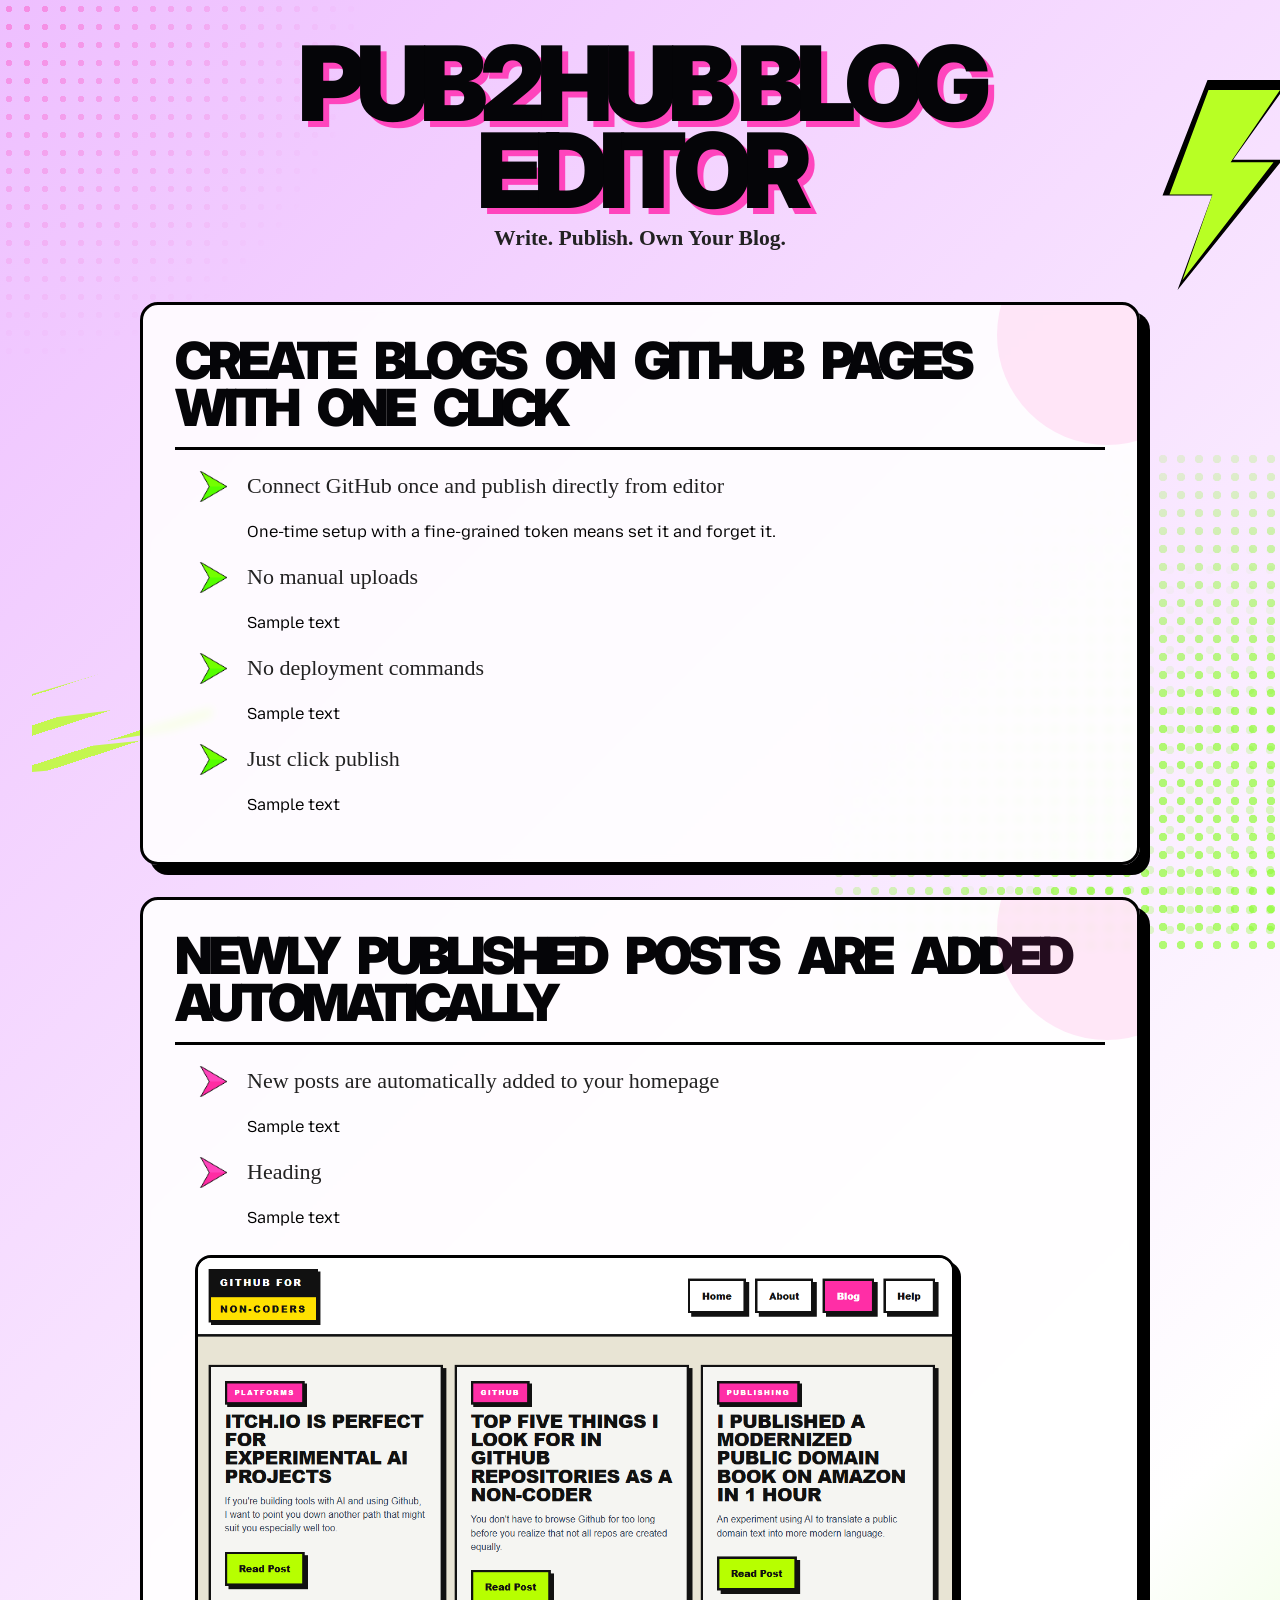
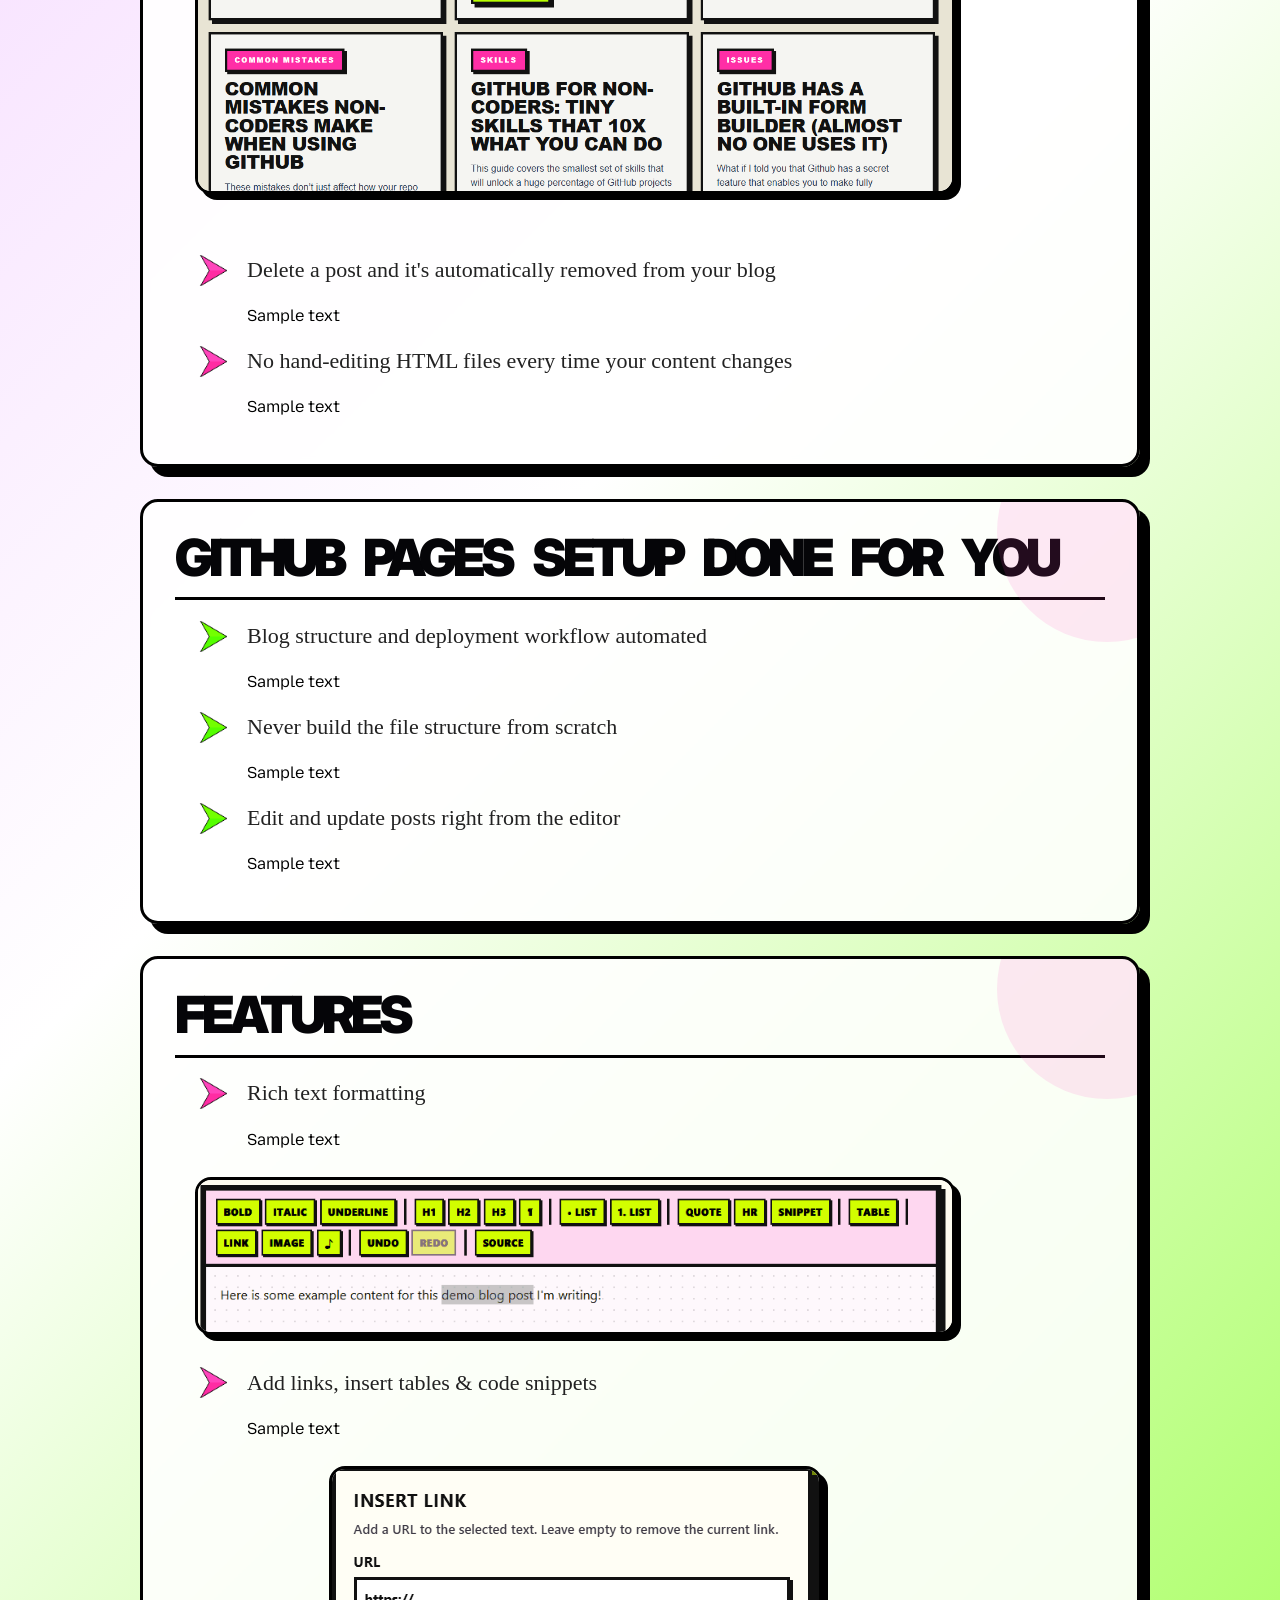
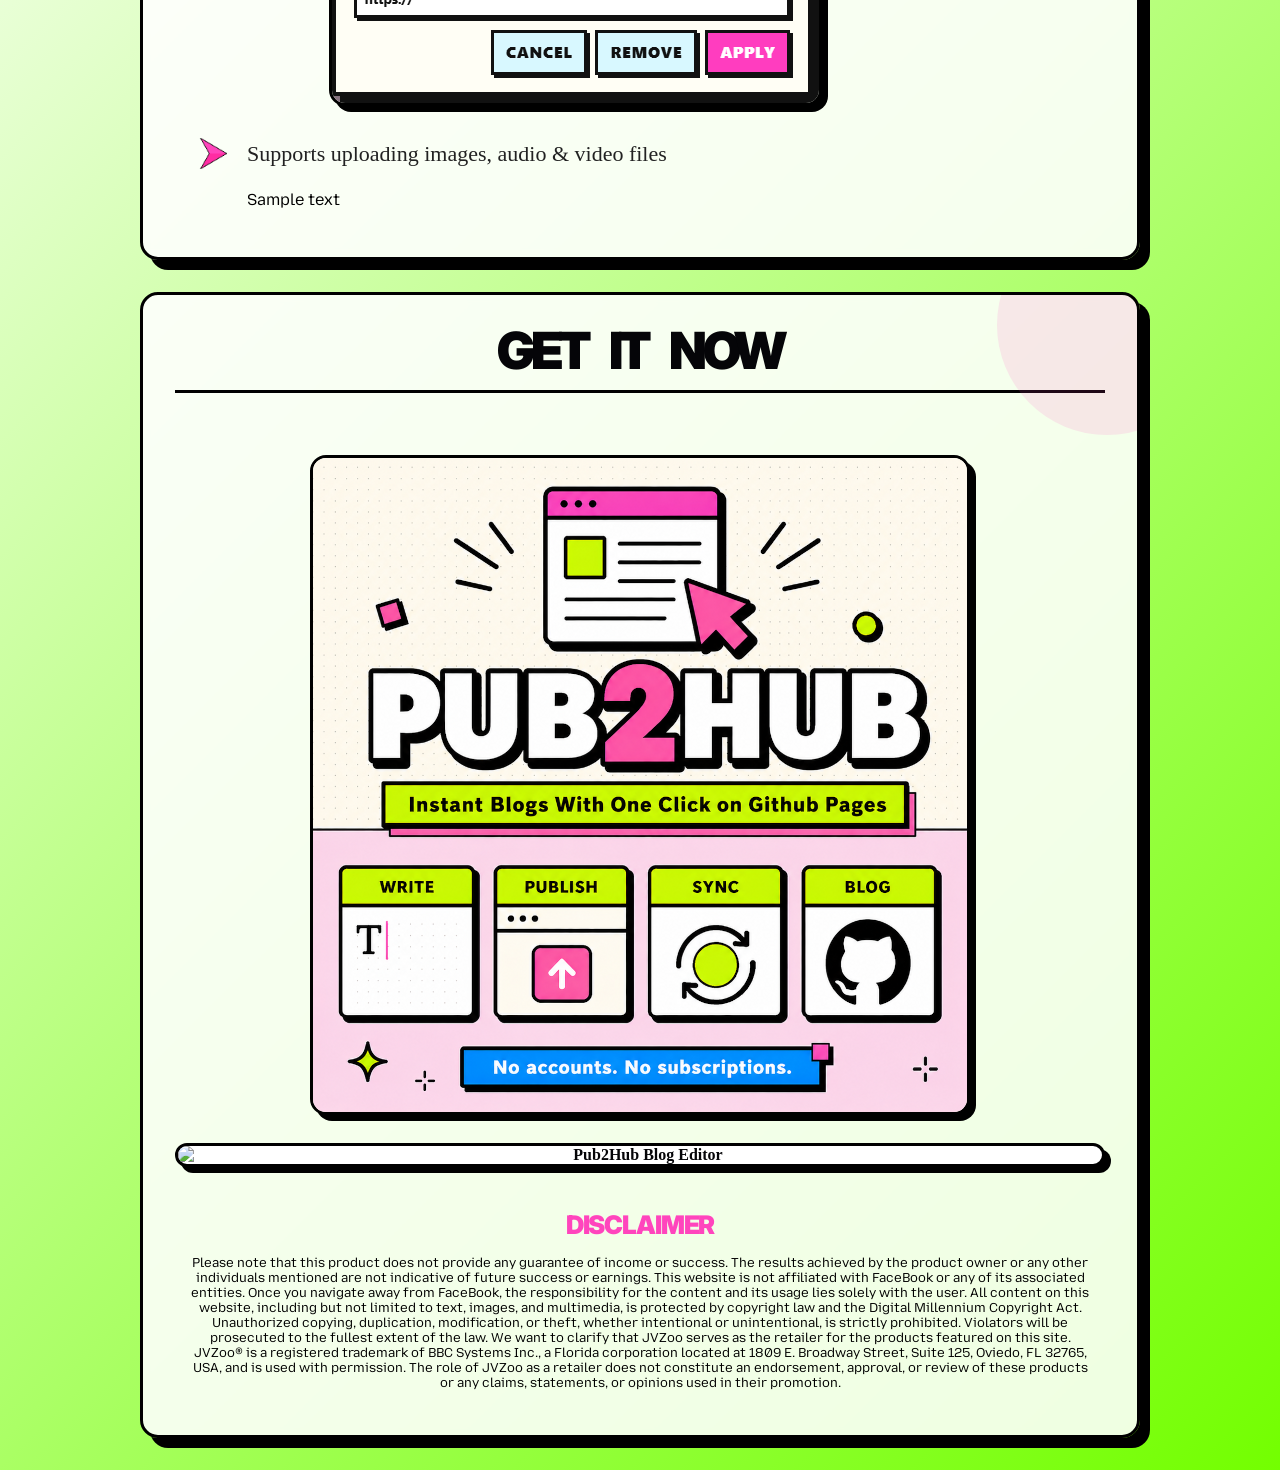
==== index.html @ 896d7c0e "update" ====
<!DOCTYPE html>
<html lang="en" class="page-thank-you">
<head>
  <meta charset="UTF-8">
  <meta name="viewport" content="width=device-width, initial-scale=1.0">
  <link rel="stylesheet" href="neo-brutalist-light.css">
  <title>Pub2Hub Blog Editor</title>
  <style>
@import url('https://fonts.googleapis.com/css2?family=Lobster+Two:ital,wght@0,400;0,700;1,400;1,700&display=swap');
@import url('https://fonts.googleapis.com/css2?family=Permanent+Marker&display=swap');
@import url('https://fonts.googleapis.com/css2?family=Mozilla+Text:wght@200..700&display=swap');
</style>
</head>
<body><div class="bg-scribble"></div>
<div class="bg-lightning"></div>

<h1>Pub2Hub Blog Editor</h1>

<p class="hero-lead">Write. Publish. Own Your Blog.</p>

<section class="panel">
  <h2>Create Blogs on Github Pages With One Click </h2>


  <ul class="gif-list">
    <li>Connect GitHub once and publish directly from editor</li><p class="point">One-time setup with a fine-grained token means set it and forget it.</p></li>
    <li>No manual uploads</li><p class="point">Sample text</p>
    <li>No deployment commands</li><p class="point">Sample text</p>
    <li>Just click publish</li><p class="point">Sample text</p>
  </ul>
  
</section>

<section class="panel">
  <h2>Newly Published Posts Are Added Automatically</h2>

  <ul class="icon-list">

    <li>
      New posts are automatically added to your homepage</li><p class="point">Sample text</p>
    <li>Heading</li><p class="point">Sample text</p><img src="blog-index.png"><br>

   

    <li>
     Delete a post and it's automatically removed from your blog 
    </li><p class="point">Sample text</p>

    
	
	<li>No hand-editing HTML files every time your content changes</li><p class="point">Sample text</p>

  </ul>
</section>

<section class="panel">

  <h2>Github Pages Setup Done For You</h2>

  <p></p><ul class="gif-list">
  <li>Blog structure and deployment workflow automated</li><p class="point">Sample text</p>
  <li>Never build the file structure from scratch</li><p class="point">Sample text</p>
  <li>Edit and update posts right from the editor</li><p class="point">Sample text</p>
  </ul>

  

</section>

<section class="panel">
    <h2>Features</h2>
    <ul class="icon-list">
    <li>Rich text formatting</li><p class="point">Sample text</p><img src="text-format-zoomed.gif">
    <li>Add links, insert tables & code snippets</li><p class="point">Sample text</p><img src="add-link.png">
    <li>Supports uploading images, audio & video files</li><p class="point">Sample text</p>
    
    </ul>
    
</section>

<section class="panel centered-panel">

  <center><h2>Get It Now</h2><br>
  
  <img src="logo-small.png">

	  <a href="https://www.jvzoo.com/b/0/442155/2"><img src="https://i.jvzoo.com/0/442155/2" alt="Pub2Hub Blog Editor" border="0" /></a>

  <p></p><br><h3><span style="color:#ff45bd;">Disclaimer</span></h3>
  <p class="disclaimer">Please note that this product does not provide any guarantee of income or success. The results achieved by the product owner or any other individuals mentioned are not indicative of future success or earnings. This website is not affiliated with FaceBook or any of its associated entities. Once you navigate away from FaceBook, the responsibility for the content and its usage lies solely with the user. All content on this website, including but not limited to text, images, and multimedia, is protected by copyright law and the Digital Millennium Copyright Act. Unauthorized copying, duplication, modification, or theft, whether intentional or unintentional, is strictly prohibited. Violators will be prosecuted to the fullest extent of the law. We want to clarify that JVZoo serves as the retailer for the products featured on this site. JVZoo® is a registered trademark of BBC Systems Inc., a Florida corporation located at 1809 E. Broadway Street, Suite 125, Oviedo, FL 32765, USA, and is used with permission. The role of JVZoo as a retailer does not constitute an endorsement, approval, or review of these products or any claims, statements, or opinions used in their promotion.</p></center>

  <a href=""></a>

</section>
<div class="halftone-green"></div>
</body>
</html>
---- neo-brutalist-light.css ----
@import url("https://fonts.googleapis.com/css2?family=Inter:wght@500;700;800;900&family=IBM+Plex+Mono:wght@400;500;700&display=swap");

:root {
  --ink: #050508;
  --paper: #ffffff;
  --cream: #f7f5ef;
  --panel: #ffffff;
  --panel-2: #f4f4f4;
  --panel-3: #fafafa;
  --muted: #555766;

  --hot-pink: #ff45bd;
  --electric-lime: #b8ff24;
  --sky-blue: #6ee7ff;
  --purple: #9b5cff;

  --line: rgba(0, 0, 0, 0.16);
  --shadow: 10px 10px 0 #000;
  --shadow-sm: 6px 6px 0 #000;
  --border: 3px solid #000;
  --radius: 18px;

  --max-width: 1080px;
}

*,
*::before,
*::after {
  box-sizing: border-box;
}

html {
  min-height: 100%;
  -webkit-text-size-adjust: 100%;
}

body {
  position: relative;
  overflow-x: hidden;
  background:
    linear-gradient(135deg, #eebfff 0%, #ffffff 45%, #73ff00 100%);
}

body::before,
body::after {
  content: "";
  position: fixed;
  z-index: -1;
  pointer-events: none;
}

/* pink halftone dots */
body::before {
  top: 0;
  left: 0;
  width: 360px;
  height: 360px;
  opacity: 0.45;

  background-image: radial-gradient(circle, #ff45bd 0 3px, transparent 3.5px);
  background-size: 18px 18px;

  mask-image: radial-gradient(circle at top left, black 0%, transparent 72%);
  -webkit-mask-image: radial-gradient(circle at top left, black 0%, transparent 72%);
}

/* lime halftone dots */
body::after {
  right: -40px;
  bottom: -40px;
  width: 420px;
  height: 420px;
  opacity: 0.35;

  background-image: radial-gradient(circle, #73ff00 0 4px, transparent 4.5px);
  background-size: 20px 20px;

  mask-image: radial-gradient(circle at bottom right, black 0%, transparent 72%);
  -webkit-mask-image: radial-gradient(circle at bottom right, black 0%, transparent 72%);
}

.halftone-green {
  position: fixed;

  right: -50px;
  bottom: -50px;

  width: 500px;
  height: 500px;

  pointer-events: none;
  z-index: -1;

  background-image:
    radial-gradient(
      circle,
      rgba(115,255,0,0.55) 0 4px,
      transparent 4.5px
    );

  background-size: 18px 18px;

  mask-image:
    radial-gradient(
      circle at bottom right,
      black 0%,
      black 40%,
      transparent 85%
    );

  -webkit-mask-image:
    radial-gradient(
      circle at bottom right,
      black 0%,
      black 40%,
      transparent 85%
    );
}

.bg-scribble,
.bg-lightning {
  position: fixed;
  z-index: -1;
  pointer-events: none;
}

/* lime scribble */
.bg-scribble {
  left: 2rem;
  bottom: 8rem;
  width: 180px;
  height: 120px;
  opacity: 0.8;
  background: repeating-linear-gradient(
    -18deg,
    transparent 0 14px,
    #b8ff24 14px 24px,
    transparent 24px 38px
  );
  clip-path: polygon(0 35%, 80% 0, 88% 18%, 10% 55%, 100% 38%, 100% 60%, 8% 82%, 72% 72%, 78% 90%, 0 100%);
}

/* black lightning */
.bg-lightning {
  position: fixed;
  right: -10px;
  top: 5rem;
  width: 150px;
  height: 210px;
  z-index: -1;
  pointer-events: none;
  background: #000;
  clip-path: polygon(45% 0, 100% 0, 62% 38%, 95% 38%, 25% 100%, 48% 55%, 15% 55%);
}

.bg-lightning::after {
  content: "";
  position: absolute;
  inset: 10px;
  background: #b8ff24;
  clip-path: inherit;
}

img,
video,
canvas,
svg {
  max-width: 100%;
  height: auto;
}

img {
  display: block;
  border: var(--border);
  border-radius: 16px;
  box-shadow: var(--shadow-sm);
  background: var(--paper);
}

h1,
h2,
h3,
h4,
button,
label,
th,
.brand,
.pane-title,
.conv-title,
.chat-title,
.subj {
  font-family: "Inter", Impact, sans-serif;
}

h1,
h2,
h3 {
  margin: 0 0 18px;
  line-height: 0.95;
  letter-spacing: -0.045em;
  text-transform: uppercase;
}

h1 {
  max-width: var(--max-width);
  margin-top: 0.25rem;
  margin-bottom: 1rem;
  font-size: clamp(2.6rem, 8vw, 6rem);
  font-weight: 900;
  color: var(--ink);
  text-shadow: 5px 5px 0 var(--hot-pink);
}

h2 {
  font-size: clamp(1.6rem, 3vw, 2.75rem);
  font-weight: 900;
  color: var(--ink);
  word-spacing:0.3em;
  
}

h3 {
  font-size: clamp(1.2rem, 2vw, 1.8rem);
  font-weight: 900;
  color: var(--ink);
}

p {
  color:#000;
  
}

p.point {font-family: "Mozilla Text", sans-serif;font-size:16px !important;padding-left: 52px;}

p.disclaimer {font-family: "Mozilla Text", sans-serif;font-size:13px !important;}

.hero-lead {
  max-width: 860px;
  margin-bottom: 2rem;
  font-size: clamp(1.1rem, 2vw, 1.35rem);
  line-height: 1.55;
  font-weight: 700;
  color: #2c2c34;
}

a {
  color: var(--ink);
  font-weight: 900;
  text-decoration-thickness: 3px;
  text-underline-offset: 4px;
}

a:hover {
  color: var(--ink);
  background: var(--electric-lime);
}

code,
pre,
textarea,
input,
select,
.kbd {
  font-family: "IBM Plex Mono", monospace;
}

section {
  margin-top: 1.5rem;
  margin-bottom: 1.75rem;
}

.panel,
.card {
  border: var(--border);
  border-radius: var(--radius);
  background:rgba(255,255,255,.88);
  backdrop-filter: blur(4px);
  box-shadow: var(--shadow);
  padding: clamp(1.25rem, 3vw, 2rem);
}

.panel:nth-of-type(odd) {
  background:
    rgba(255,255,255,.88);
    backdrop-filter: blur(4px);
}

.panel:nth-of-type(even) {
  background:
    rgba(255,255,255,.88);
    backdrop-filter: blur(4px);
}

.panel h2 {
  padding-bottom: 0.75rem;
  border-bottom: var(--border);
}

ul,
ol {
  margin: 1rem 0;
  padding-left: 1.35rem;
}

li {
  font-family: "Permanent Marker", cursive;
  font-size: 22px !important;
  margin: 0.65rem 0;
  color: #25252c;
}

li b,
li strong {
  font-weight: 900;
  color: var(--ink);
}

span[style*="color:#ff45bd"],
span[style*="color: #ff45bd"] {
  color: var(--hot-pink) !important;
}

br + img,
li + br + img,
img + br {
  margin-top: 1rem;
  margin-bottom: 1.5rem;
}

button,
.btn,
label.btn {
  display: inline-flex;
  align-items: center;
  justify-content: center;
  gap: 0.4rem;
  min-height: 44px;
  padding: 10px 16px;
  border: var(--border);
  border-radius: 999px;
  background: var(--electric-lime);
  color: var(--ink);
  box-shadow: 4px 4px 0 #000;
  font-weight: 900;
  cursor: pointer;
  transition: transform 120ms ease, box-shadow 120ms ease, background 120ms ease;
}

button:hover,
.btn:hover,
label.btn:hover {
  transform: translate(-2px, -2px);
  background: var(--sky-blue);
  box-shadow: 7px 7px 0 #000;
}

button:active,
.btn:active {
  transform: translate(2px, 2px);
  box-shadow: 2px 2px 0 #000;
}

button.primary,
.btn.primary {
  background: var(--hot-pink);
  color: var(--ink);
}

button.secondary,
.btn.secondary {
  background: var(--paper);
  color: var(--ink);
}

input,
textarea,
select {
  width: 100%;
  padding: 12px 14px;
  border: var(--border);
  border-radius: 12px;
  background: var(--paper);
  color: var(--ink);
  font: 500 0.95rem/1.45 "IBM Plex Mono", monospace;
  box-shadow: 5px 5px 0 #000;
}

textarea {
  min-height: 140px;
  resize: vertical;
}

input::placeholder,
textarea::placeholder {
  color: #62616c;
  opacity: 1;
}

input:focus,
textarea:focus,
select:focus {
  outline: 4px solid var(--electric-lime);
  outline-offset: 3px;
}

table {
  width: 100%;
  border-collapse: collapse;
  margin: 1.5rem 0;
  border: var(--border);
  background: var(--paper);
  box-shadow: var(--shadow-sm);
}

th,
td {
  padding: 0.85rem;
  border: var(--border);
  text-align: left;
}

th {
  background: var(--electric-lime);
  color: var(--ink);
  font-weight: 900;
  text-transform: uppercase;
}

td {
  color: var(--ink);
}

blockquote {
  margin: 1.5rem 0;
  padding: 1rem 1.25rem;
  border: var(--border);
  border-left: 12px solid var(--hot-pink);
  background: #fff;
  box-shadow: var(--shadow-sm);
  color: #2c2c34;
  font-weight: 700;
}

hr {
  border: 0;
  height: 3px;
  background: #000;
  margin: 2rem 0;
}

center {
  display: block;
  text-align: center;
}

center h2 {
  text-align: center;
}

section:last-of-type {
  text-align: center;
}

section:last-of-type img {
  margin-left: auto;
  margin-right: auto;
}

section:last-of-type p {
  max-width: 900px;
  margin-left: auto;
  margin-right: auto;
}

section:last-of-type p[style],
section:last-of-type p span,
section:last-of-type p[span] {
  font-size: 13px;
  line-height: 1.55;
  color: #4b4b55;
}

.hidden,
[hidden] {
  display: none !important;
}

.small,
.hint,
.meta {
  color: var(--muted);
}

@media (max-width: 760px) {
  body {
    padding: 1rem 0.85rem 2.5rem;
  }

  h1 {
    text-shadow: 3px 3px 0 var(--hot-pink);
  }

  .panel,
  .card {
    box-shadow: 6px 6px 0 #000;
  }

  img {
    box-shadow: 4px 4px 0 #000;
  }
}

@media print {
  body {
    background: #fff;
    color: #000;
    padding: 0;
  }

  .panel,
  .card,
  img,
  table,
  blockquote {
    box-shadow: none;
  }

  a {
    color: #000;
  }
}

/* =========================================
   SALES PAGE OVERRIDES
   Place at very bottom of stylesheet
   ========================================= */

body {
  padding-top: 2rem;
}

/* Shared width */
body > h1,
.hero-lead,
.panel {
  width: min(1000px, calc(100% - 2rem));
  margin-left: auto;
  margin-right: auto;
}

/* Hero title */
body > h1 {
  text-align: center;
  max-width: 1100px;

  font-size: clamp(4rem, 9vw, 6.5rem);
  line-height: 0.84;
  letter-spacing: -0.085em;

  margin-top: 0;
  margin-bottom: 0.5rem;

  text-shadow: 6px 6px 0 var(--hot-pink);
}

/* Subtitle */
.hero-lead {
  max-width: 700px;
  text-align: center;

  margin-top: 0;
  margin-bottom: 3rem;

  font-size: 1.35rem;
  font-weight: 700;
  line-height: 1.45;

  color: #222;
}

/* Panels */
.panel {
  max-width: 1000px;

  padding: 2rem;
  margin-bottom: 2rem;

  background:
    linear-gradient(
      180deg,
      rgba(255,255,255,.98),
      rgba(247,247,242,.96)
    );

  box-shadow: 10px 10px 0 #000;
}

/* Headings */
.panel h2 {
  max-width: auto;

  font-size: clamp(2rem, 4vw, 3.2rem);
  line-height: 0.92;
  letter-spacing: -0.08em;

  margin-bottom: 1rem;
  padding-bottom: 1rem;

  border-bottom: 3px solid #000;
}

/* Lists */
.panel ul {
  max-width: 780px;

  margin-top: 1rem;
  margin-bottom: 0;

  padding-left: 1.25rem;
}

.panel li {
  max-width: 760px;

  font-size: 1.05rem;
  line-height: 1.65;

  margin-bottom: 0.75rem;
}

/* Images */
.panel img {
  display: block;

  width: auto;
  max-width: auto;

  margin: 1.75rem auto;

  border: var(--border);
  border-radius: 16px;
  box-shadow: var(--shadow-sm);
}

/* CTA */
section:last-of-type {
  text-align: center;
}

section:last-of-type h2 {
  text-align: center;
}

section:last-of-type p {
  margin-left: auto;
  margin-right: auto;
}

/* Mobile */
@media (max-width: 768px) {

  body > h1 {
    text-align: left;

    font-size: clamp(3rem, 14vw, 5rem);

    line-height: 0.86;

    text-shadow: 4px 4px 0 var(--hot-pink);
  }

  .hero-lead {
    text-align: left;

    font-size: 1.15rem;
  }

  .panel {
    padding: 1.5rem;
  }

  .panel h2 {
    font-size: clamp(1.8rem, 8vw, 2.5rem);
  }
}

/* Animated GIF bullet list */

.gif-list {
  list-style: none;
  padding-left: 0;
  margin: 1.5rem 0;
}

.gif-list li {
  color: #222;
  position: relative;
  padding-left: 52px;
  min-height: 40px;
  margin-bottom: 1rem;
  display: flex;
  align-items: center;
}

.gif-list li strong {
  color: var(--hot-pink);
}

.gif-list li::before {
  content: "";
  position: absolute;
  left: 0;
  top: 50%;
  width: 39px;
  height: 40px;
  transform: translateY(-50%);

  background-image: url("neon-green-arrow.gif");
  background-size: contain;
  background-repeat: no-repeat;
  background-position: center;
}


.icon-list {
  list-style: none;
  padding-left: 0;
  margin: 1.5rem 0;
}

.icon-list li {
  color: #222;
  position: relative;
  padding-left: 52px;
  min-height: 40px;
  margin-bottom: 1rem;
  display: flex;
  align-items: center;
}

.icon-list li strong {
  color: var(--hot-pink);
}

.icon-list li::before {
  content: "";
  position: absolute;
  left: 0;
  top: 50%;
  width: 39px;
  height: 40px;
  transform: translateY(-50%);

  background-image: url("hot-pink-arrow.gif");
  background-size: contain;
  background-repeat: no-repeat;
  background-position: center;
}

.centered-panel h2 {
    text-align: center;
    max-width: none;
}

.centered-panel h2::after {
    margin-left: auto;
    margin-right: auto;
}

.panel {
  position: relative;
  overflow: hidden;
}

.panel::before {
  content: "";
  position: absolute;

  width: 220px;
  height: 220px;

  top: -80px;
  right: -80px;

  border-radius: 50%;

  background: rgba(255, 69, 189, 0.12);

  pointer-events: none;
}
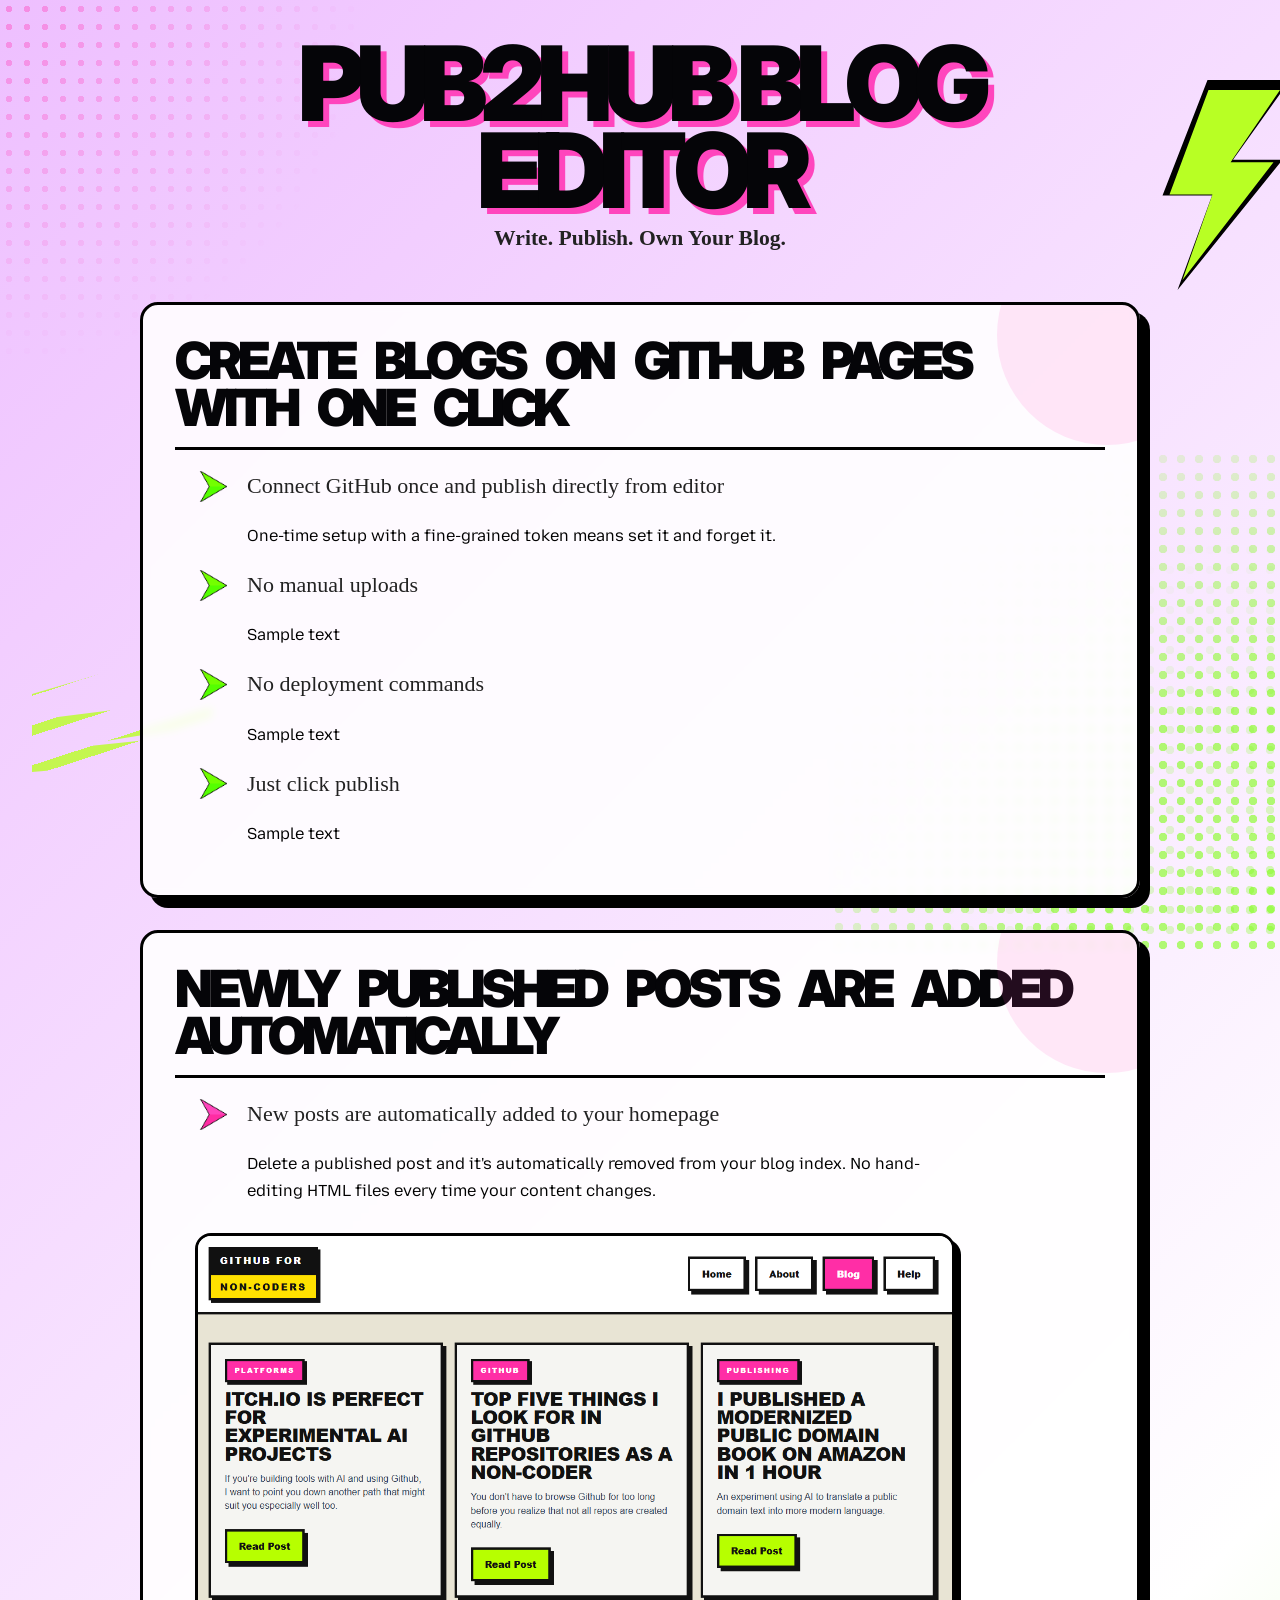
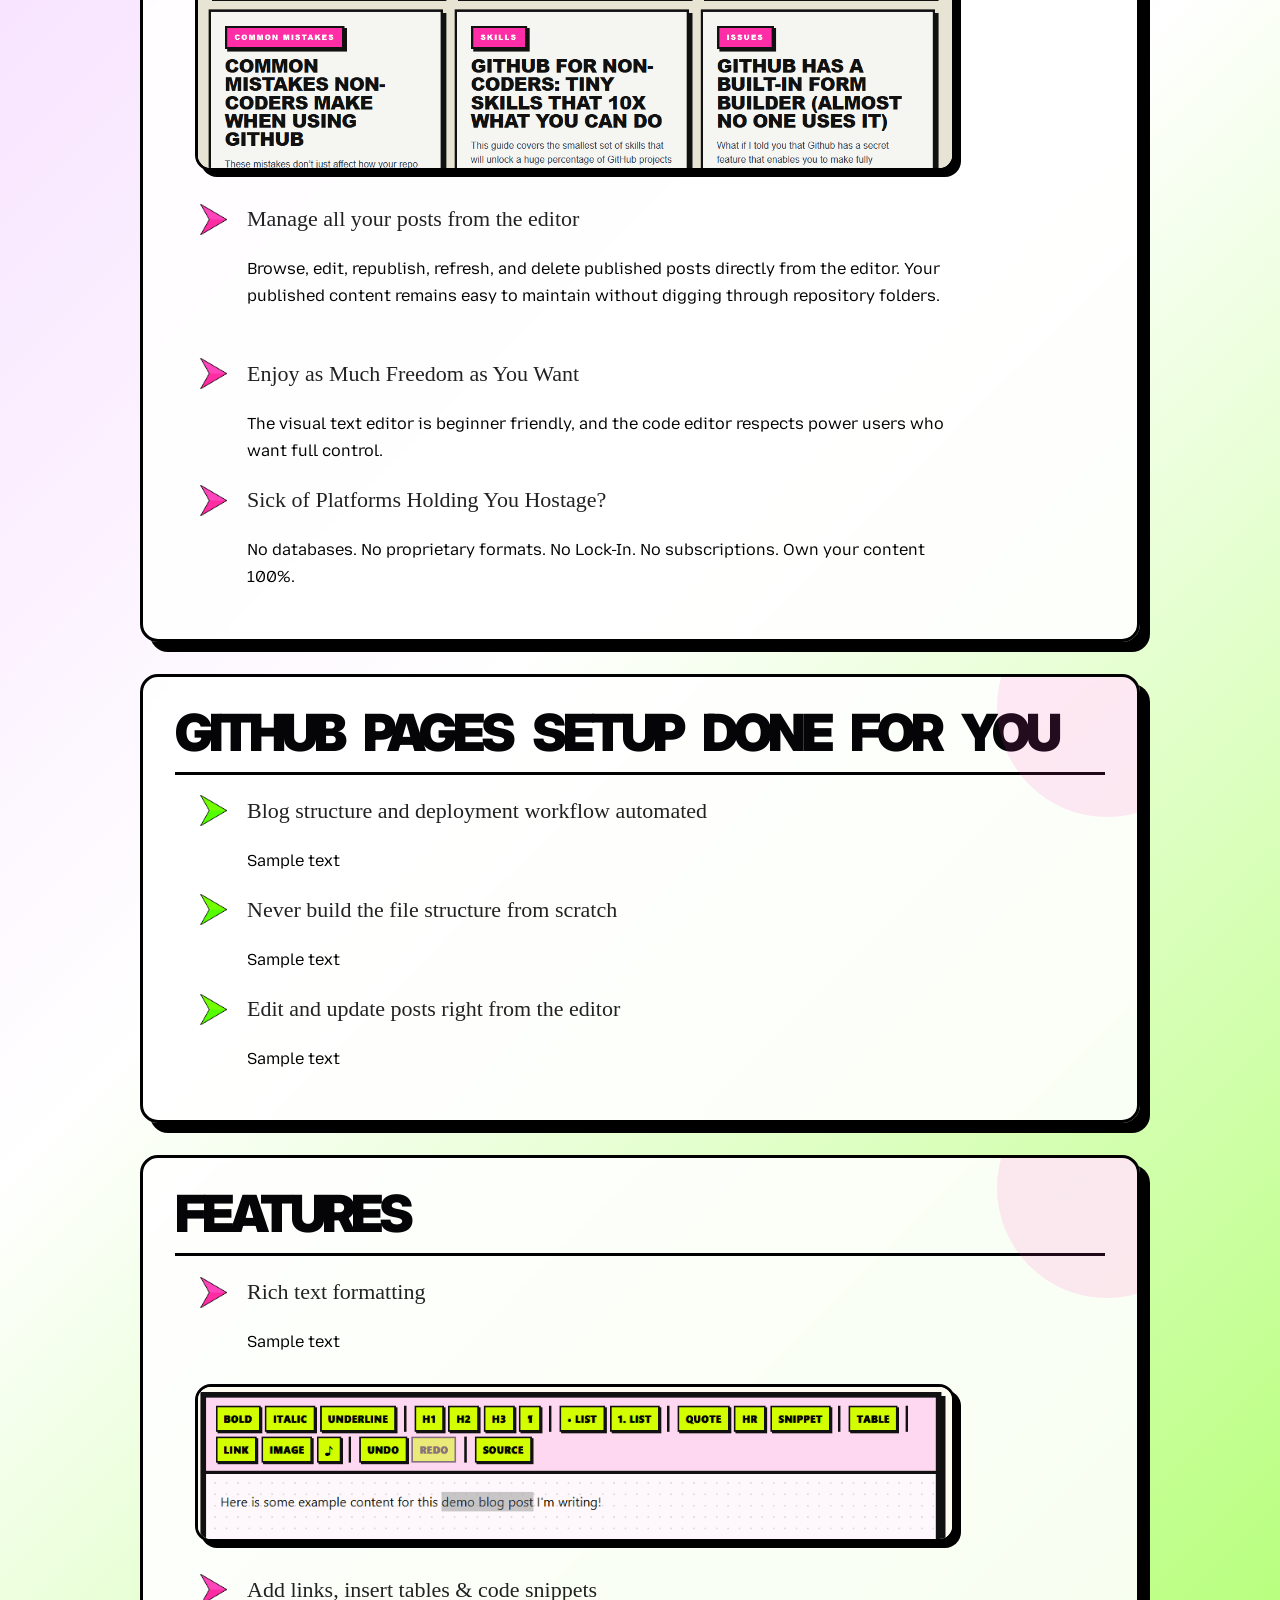
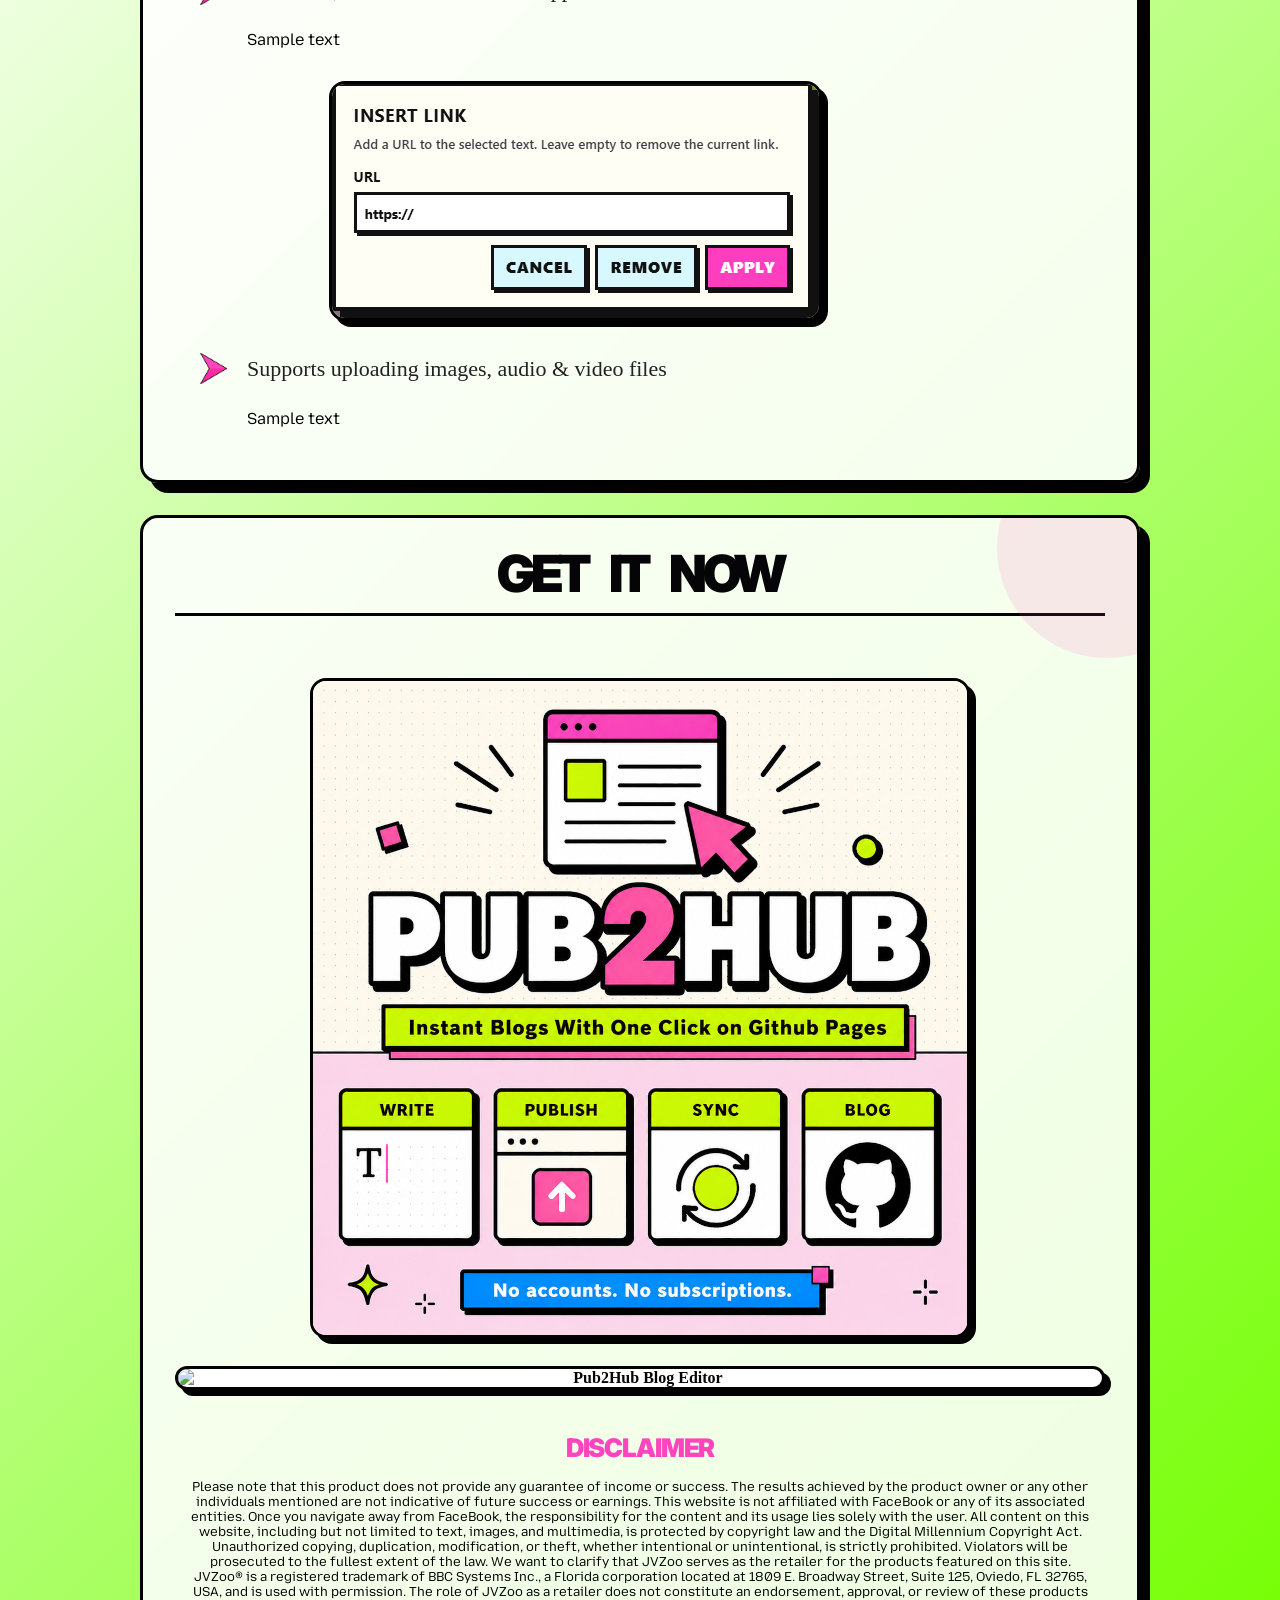
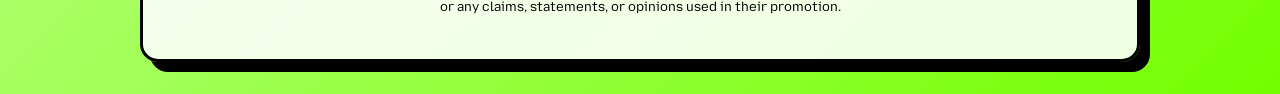
==== commit 94e0fc9e: "update" ====
--- a/index.html
+++ b/index.html
@@ -37,18 +37,18 @@
   <ul class="icon-list">
 
     <li>
-      New posts are automatically added to your homepage</li><p class="point">Sample text</p>
-    <li>Heading</li><p class="point">Sample text</p><img src="blog-index.png"><br>
+      New posts are automatically added to your homepage</li><p class="point">Delete a published post and it's automatically removed from your blog index. No hand-editing HTML files every time your content changes.</p><img src="blog-index.png">
+    <li>Manage all your posts from the editor</li><p class="point">Browse, edit, republish, refresh, and delete published posts directly from the editor. Your published content remains easy to maintain without digging through repository folders.</p><br>
 
    
 
     <li>
-     Delete a post and it's automatically removed from your blog 
-    </li><p class="point">Sample text</p>
+     Enjoy as Much Freedom as You Want 
+    </li><p class="point">The visual text editor is beginner friendly, and the code editor respects power users who want full control.</p>
 
     
 	
-	<li>No hand-editing HTML files every time your content changes</li><p class="point">Sample text</p>
+	<li>Sick of Platforms Holding You Hostage?</li><p class="point">No databases. No proprietary formats. No Lock-In. No subscriptions. Own your content 100%.</p>
 
   </ul>
 </section>
--- a/neo-brutalist-light.css
+++ b/neo-brutalist-light.css
@@ -230,11 +230,12 @@
   
 }
 
-p.point {font-family: "Mozilla Text", sans-serif;font-size:16px !important;padding-left: 52px;}
+p.point {font-family: "Mozilla Text", sans-serif;font-size:16px !important;padding-left: 52px;line-height:1.7rem;}
 
 p.disclaimer {font-family: "Mozilla Text", sans-serif;font-size:13px !important;}
 
 .hero-lead {
+  font-family: "Permanent Marker", cursive;  
   max-width: 860px;
   margin-bottom: 2rem;
   font-size: clamp(1.1rem, 2vw, 1.35rem);
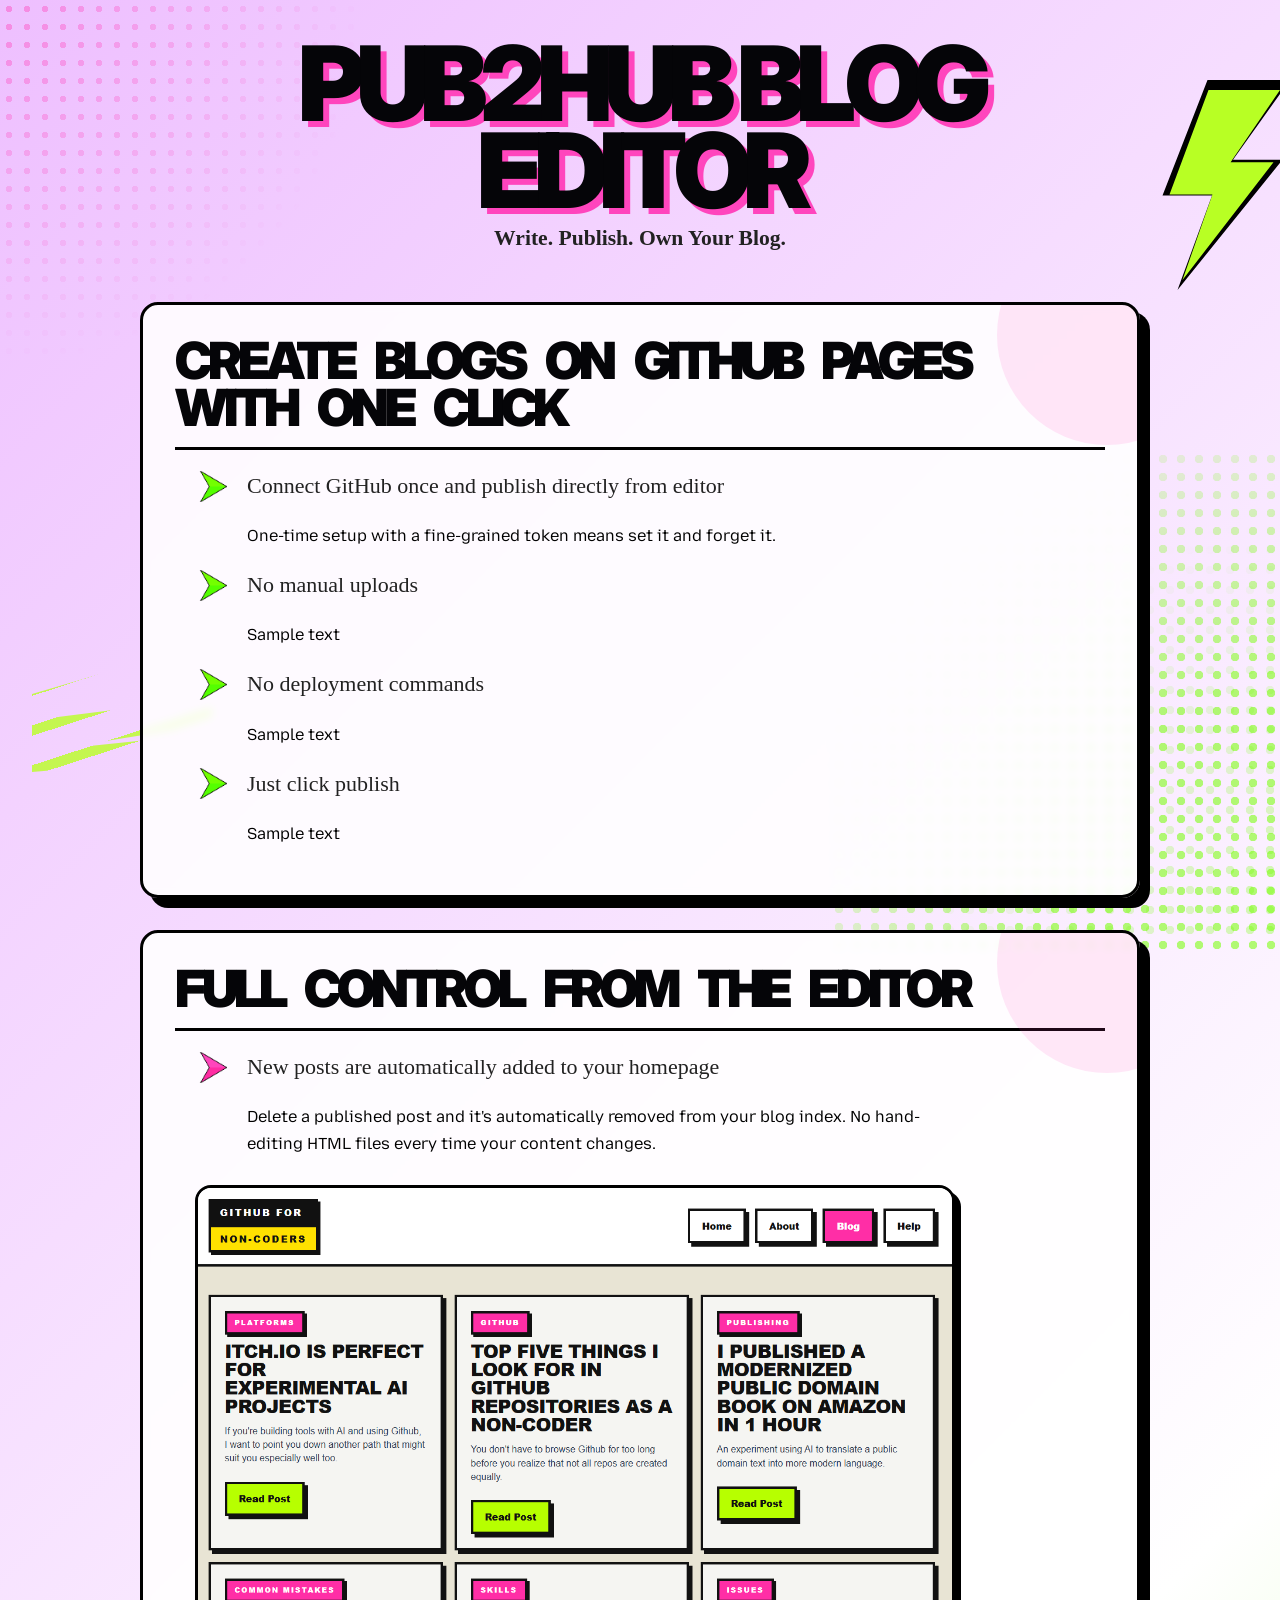
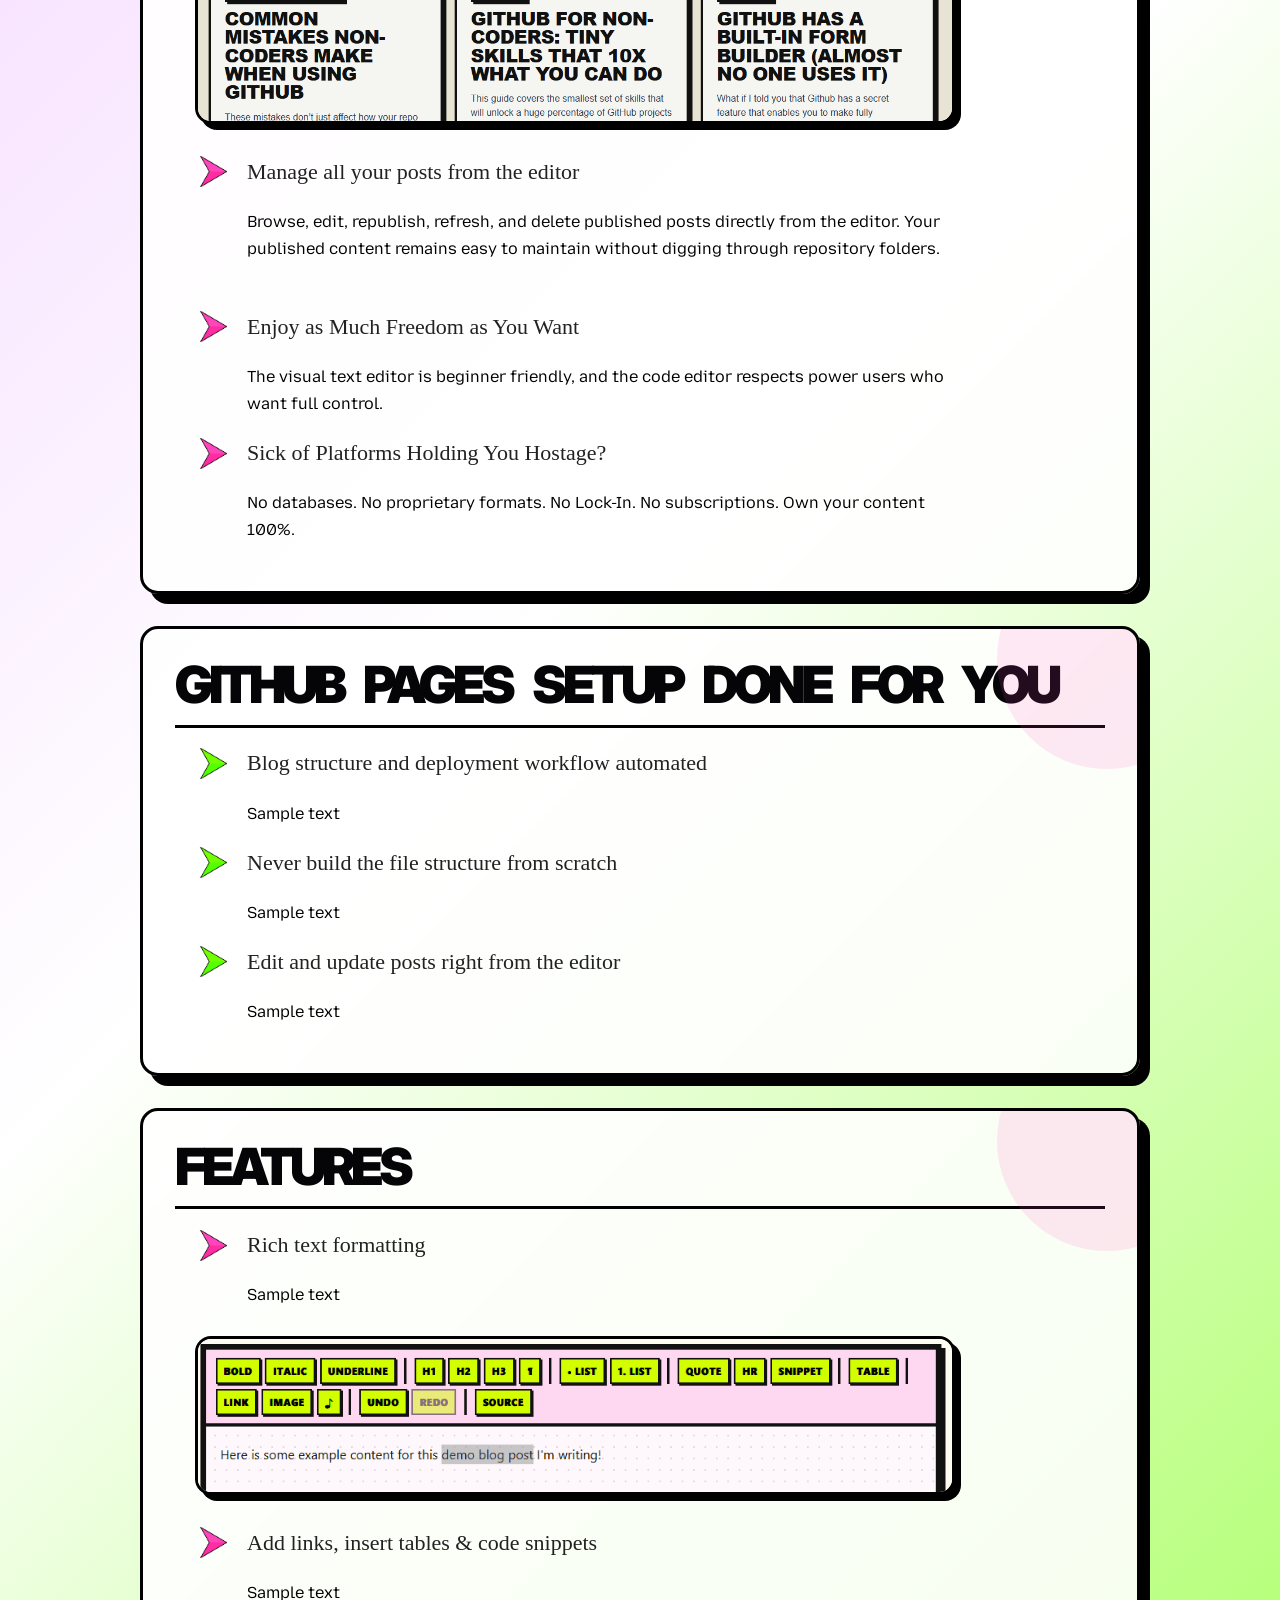
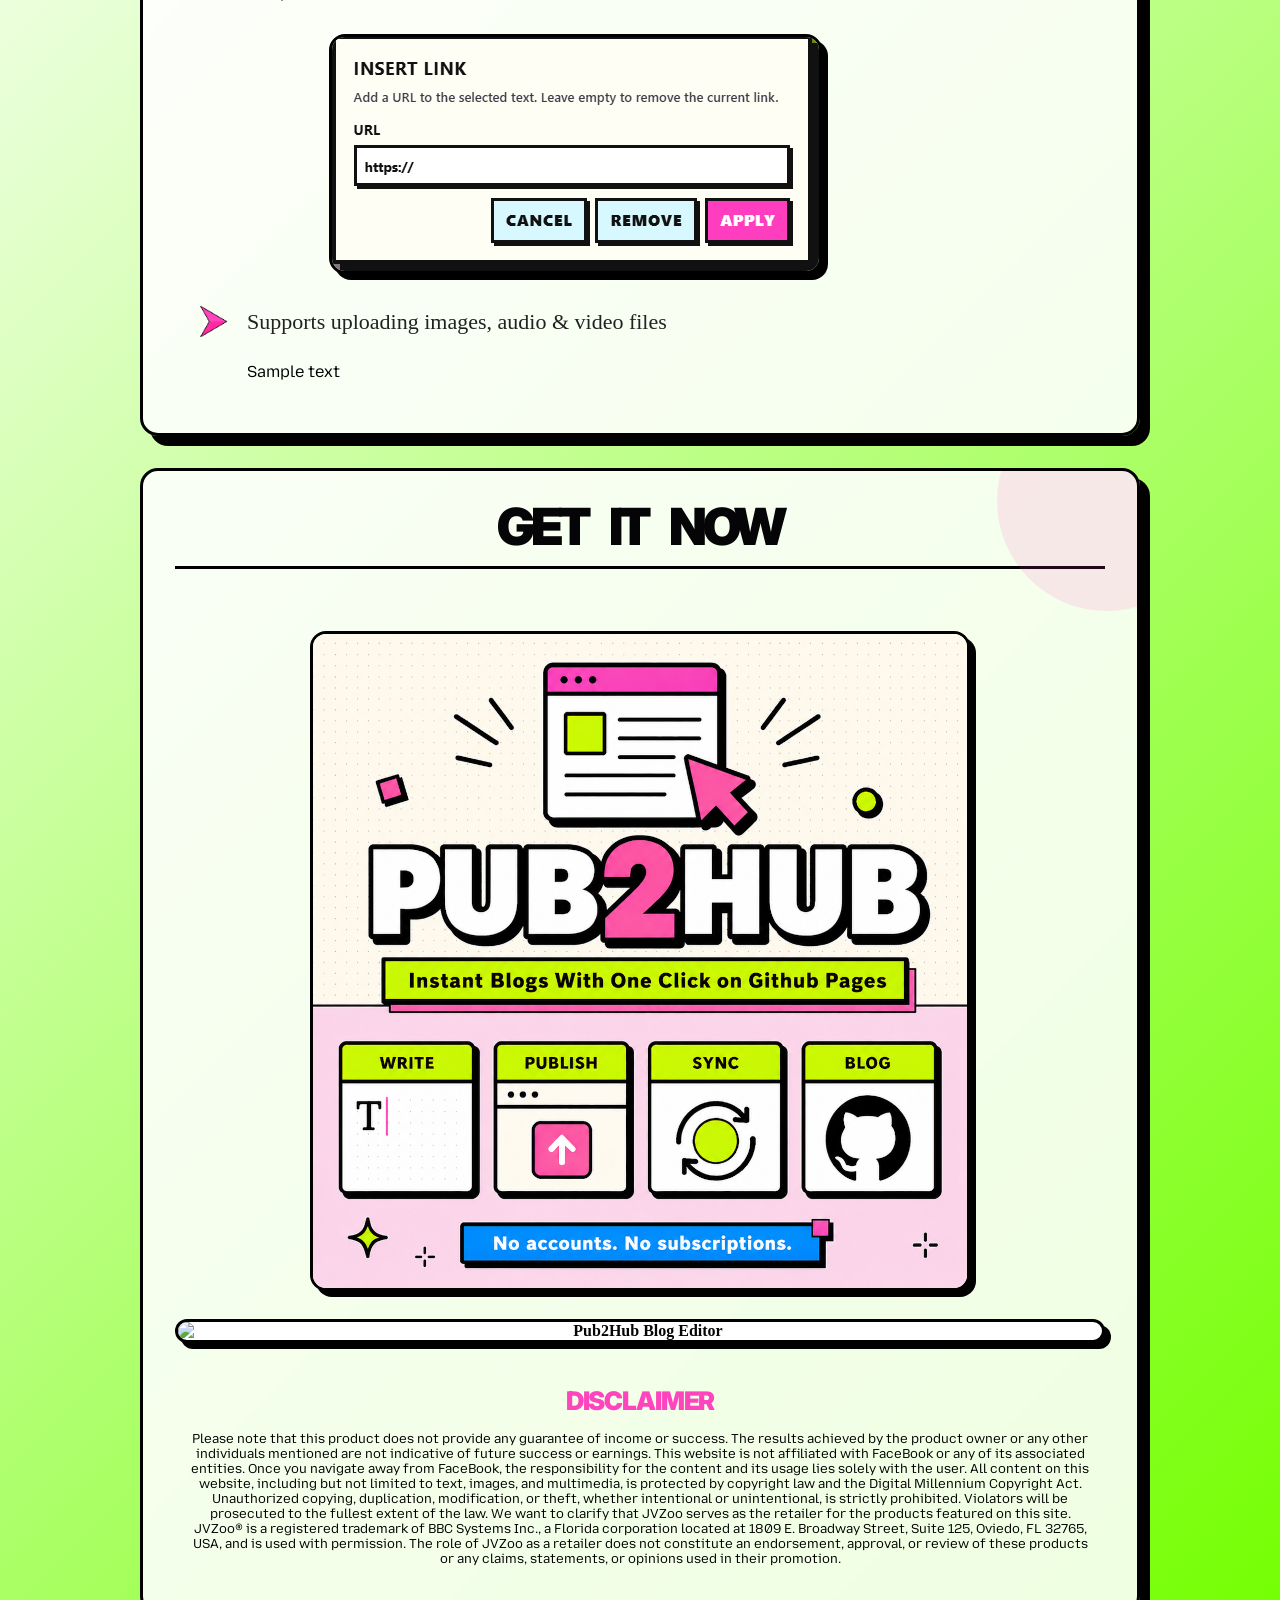
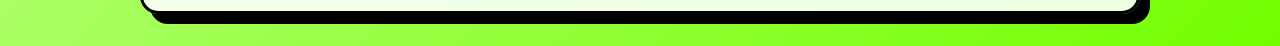
==== commit ea089c22: "update" ====
--- a/index.html
+++ b/index.html
@@ -32,7 +32,7 @@
 </section>
 
 <section class="panel">
-  <h2>Newly Published Posts Are Added Automatically</h2>
+  <h2>Full Control From the Editor</h2>
 
   <ul class="icon-list">
 
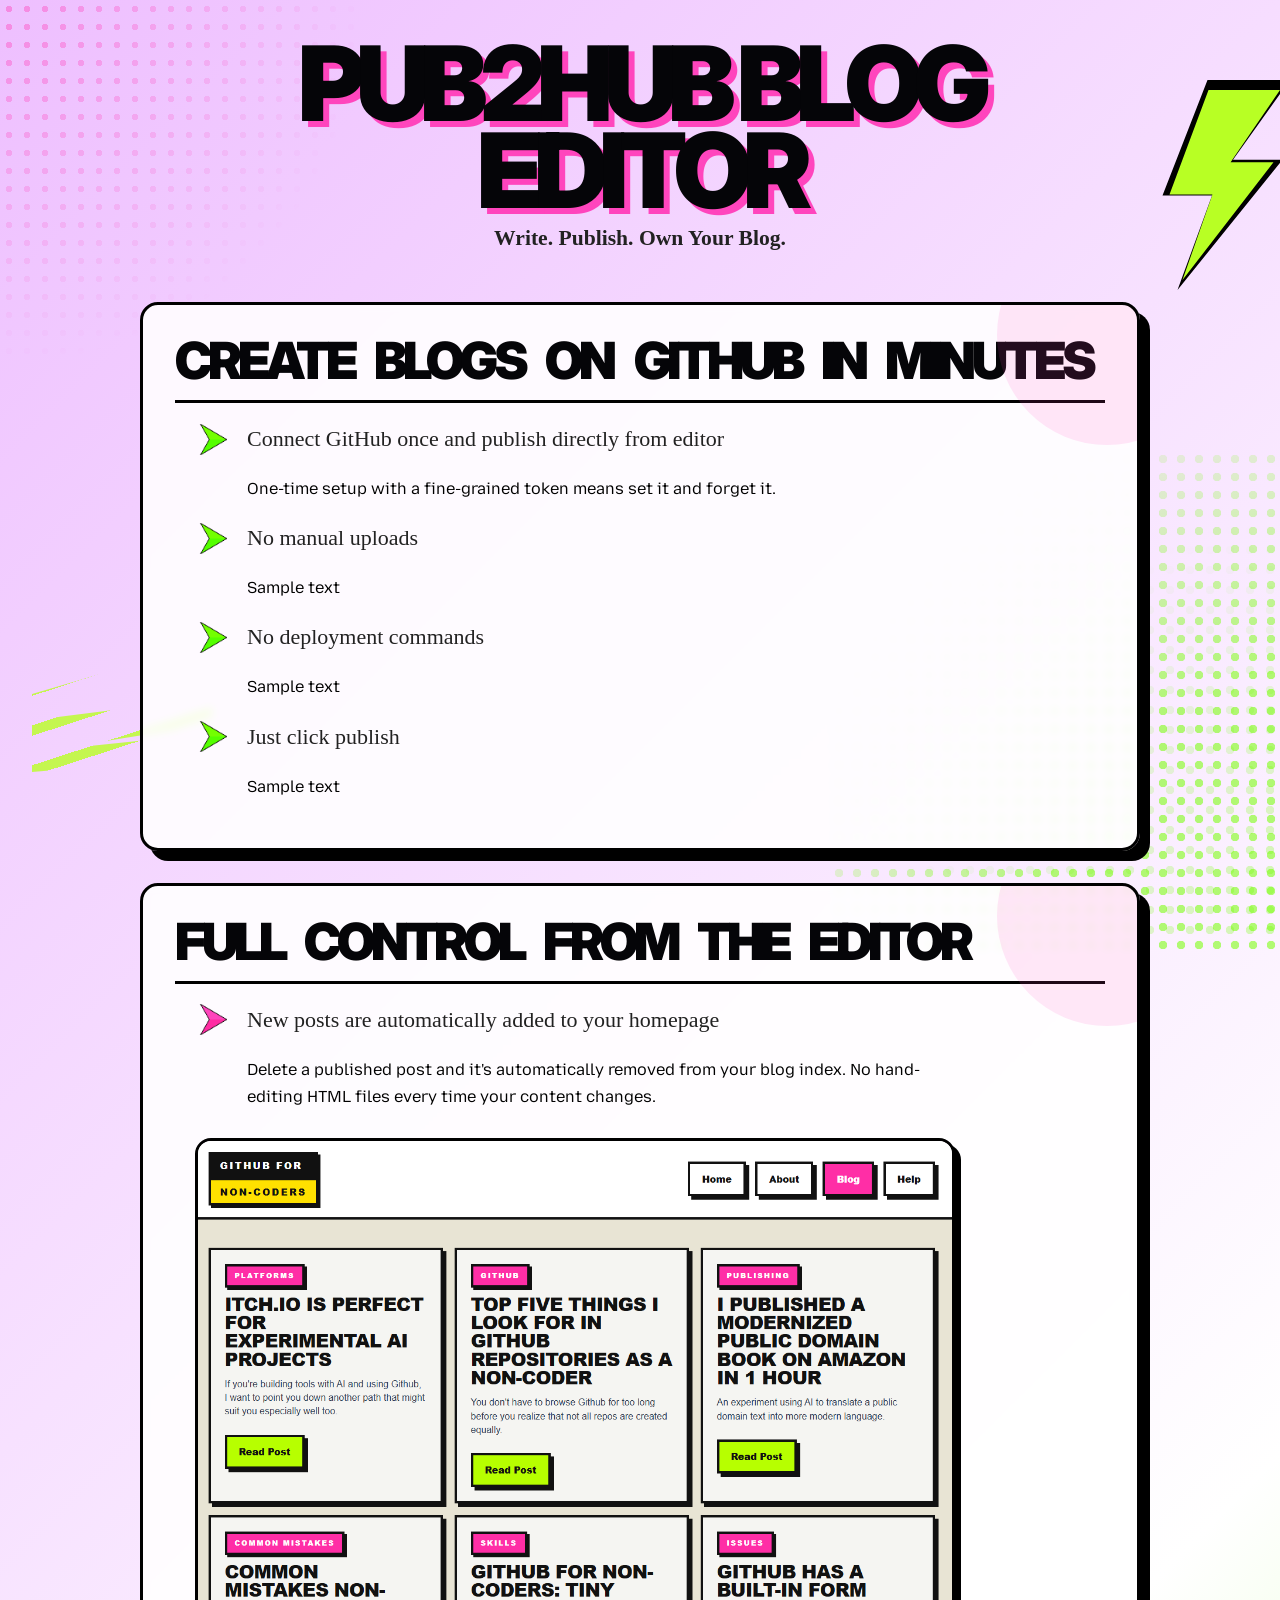
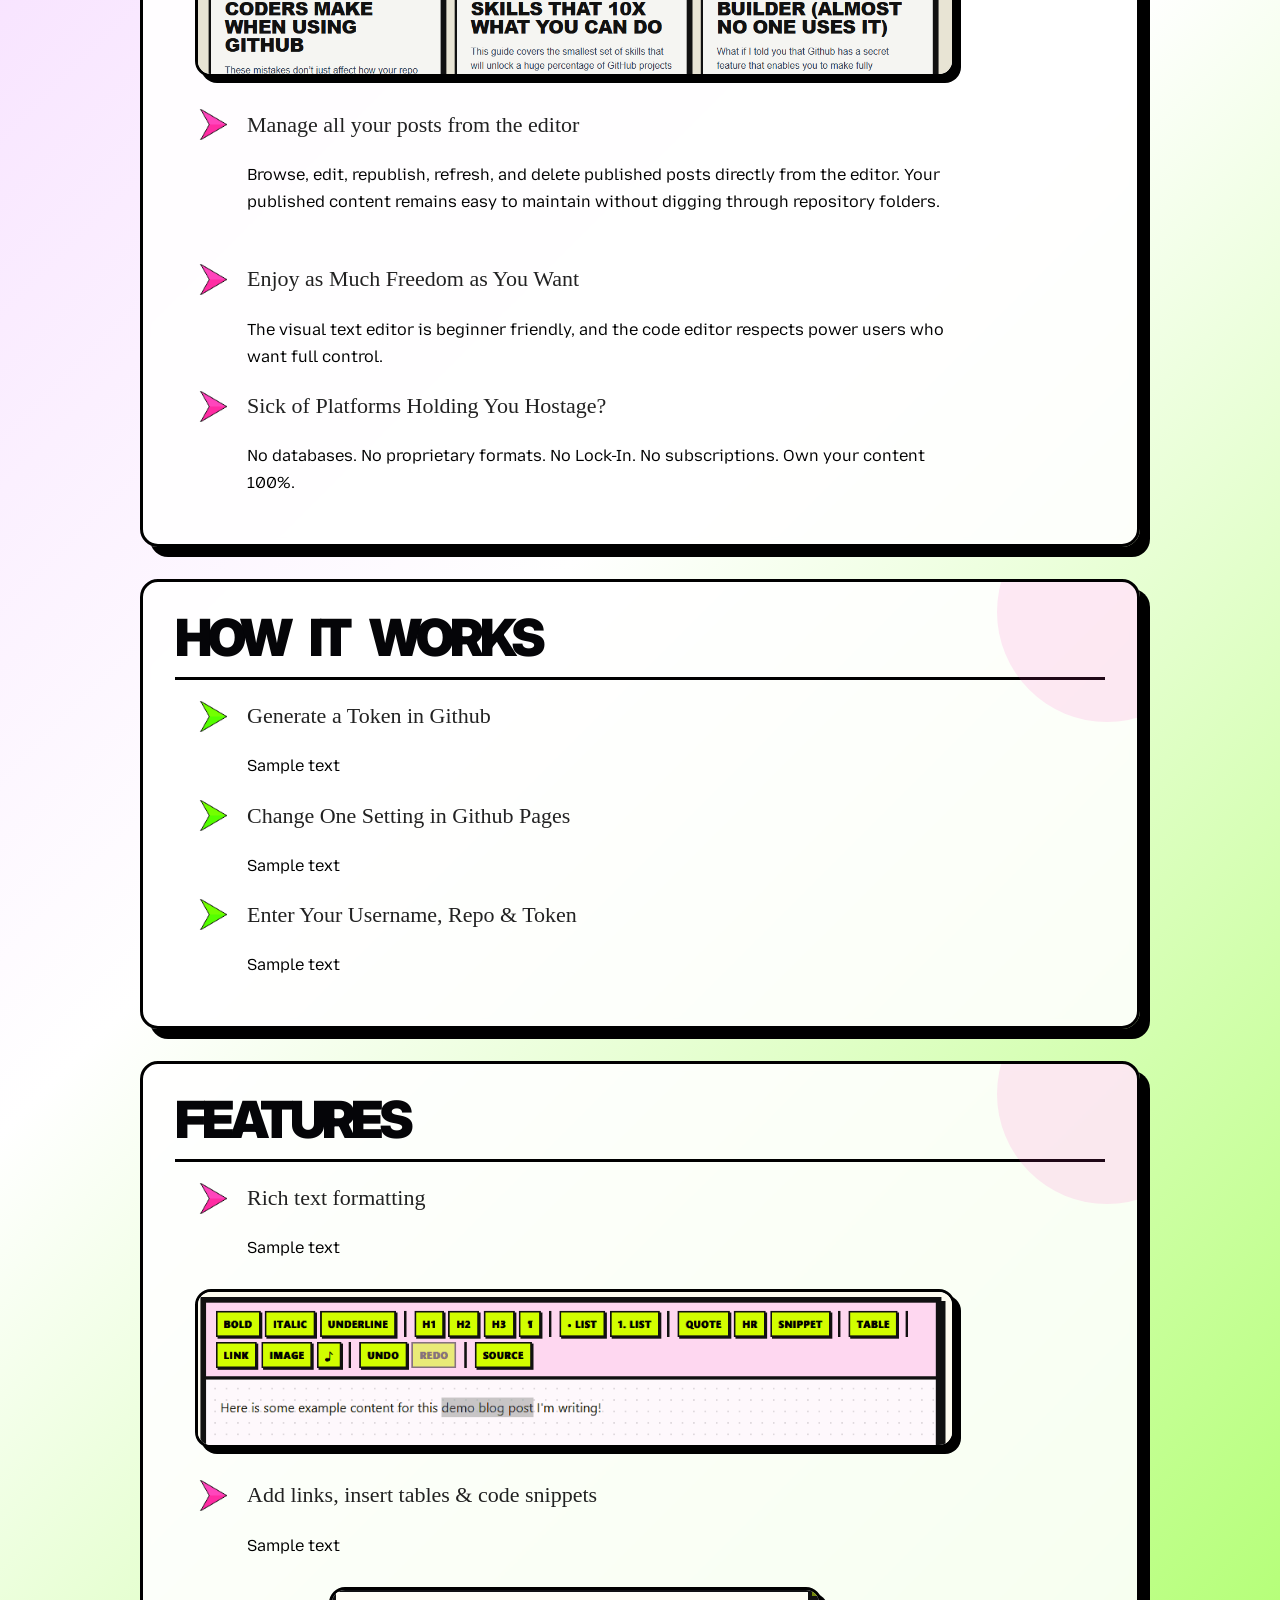
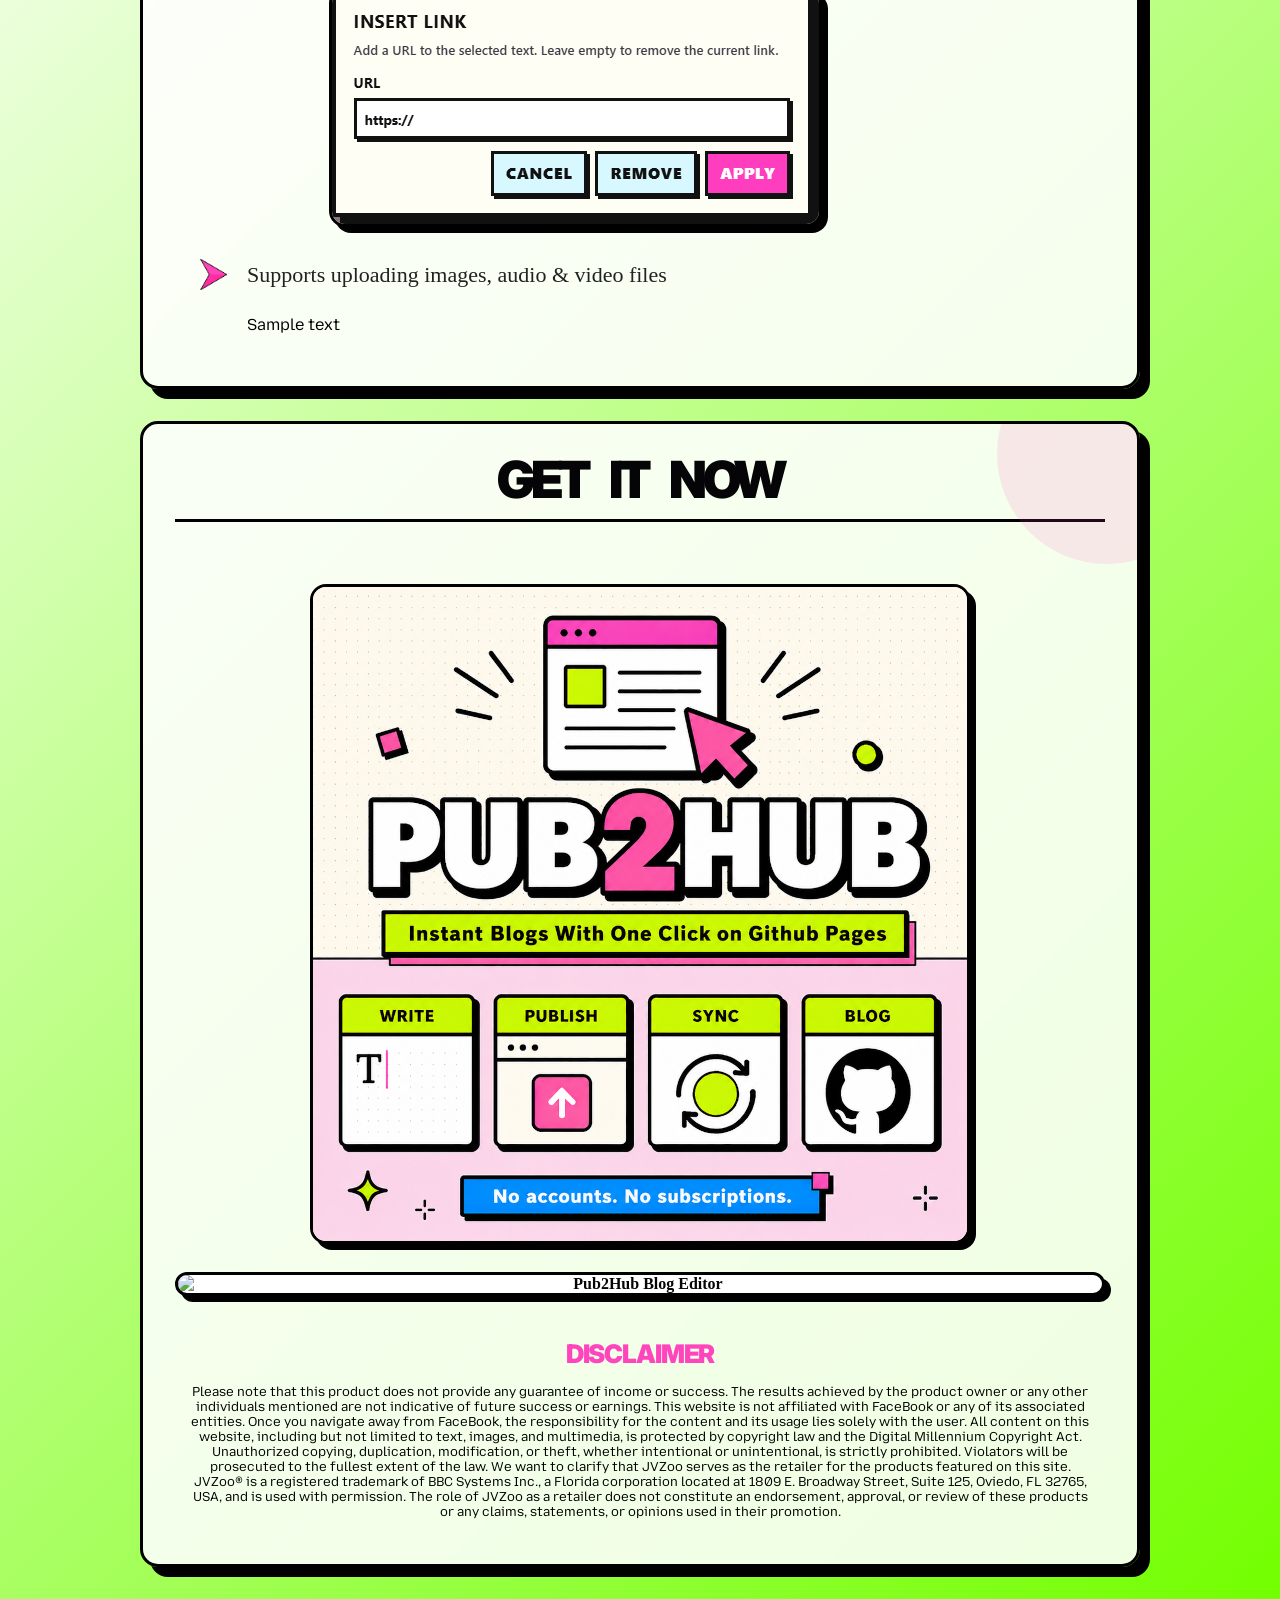
==== commit 6132a510: "update" ====
--- a/index.html
+++ b/index.html
@@ -19,7 +19,7 @@
 <p class="hero-lead">Write. Publish. Own Your Blog.</p>
 
 <section class="panel">
-  <h2>Create Blogs on Github Pages With One Click </h2>
+  <h2>Create Blogs on Github in Minutes </h2>
 
 
   <ul class="gif-list">
@@ -55,12 +55,12 @@
 
 <section class="panel">
 
-  <h2>Github Pages Setup Done For You</h2>
+  <h2>How It Works</h2>
 
   <p></p><ul class="gif-list">
-  <li>Blog structure and deployment workflow automated</li><p class="point">Sample text</p>
-  <li>Never build the file structure from scratch</li><p class="point">Sample text</p>
-  <li>Edit and update posts right from the editor</li><p class="point">Sample text</p>
+  <li>Generate a Token in Github</li><p class="point">Sample text</p>
+  <li>Change One Setting in Github Pages</li><p class="point">Sample text</p>
+  <li>Enter Your Username, Repo & Token</li><p class="point">Sample text</p>
   </ul>
 
   
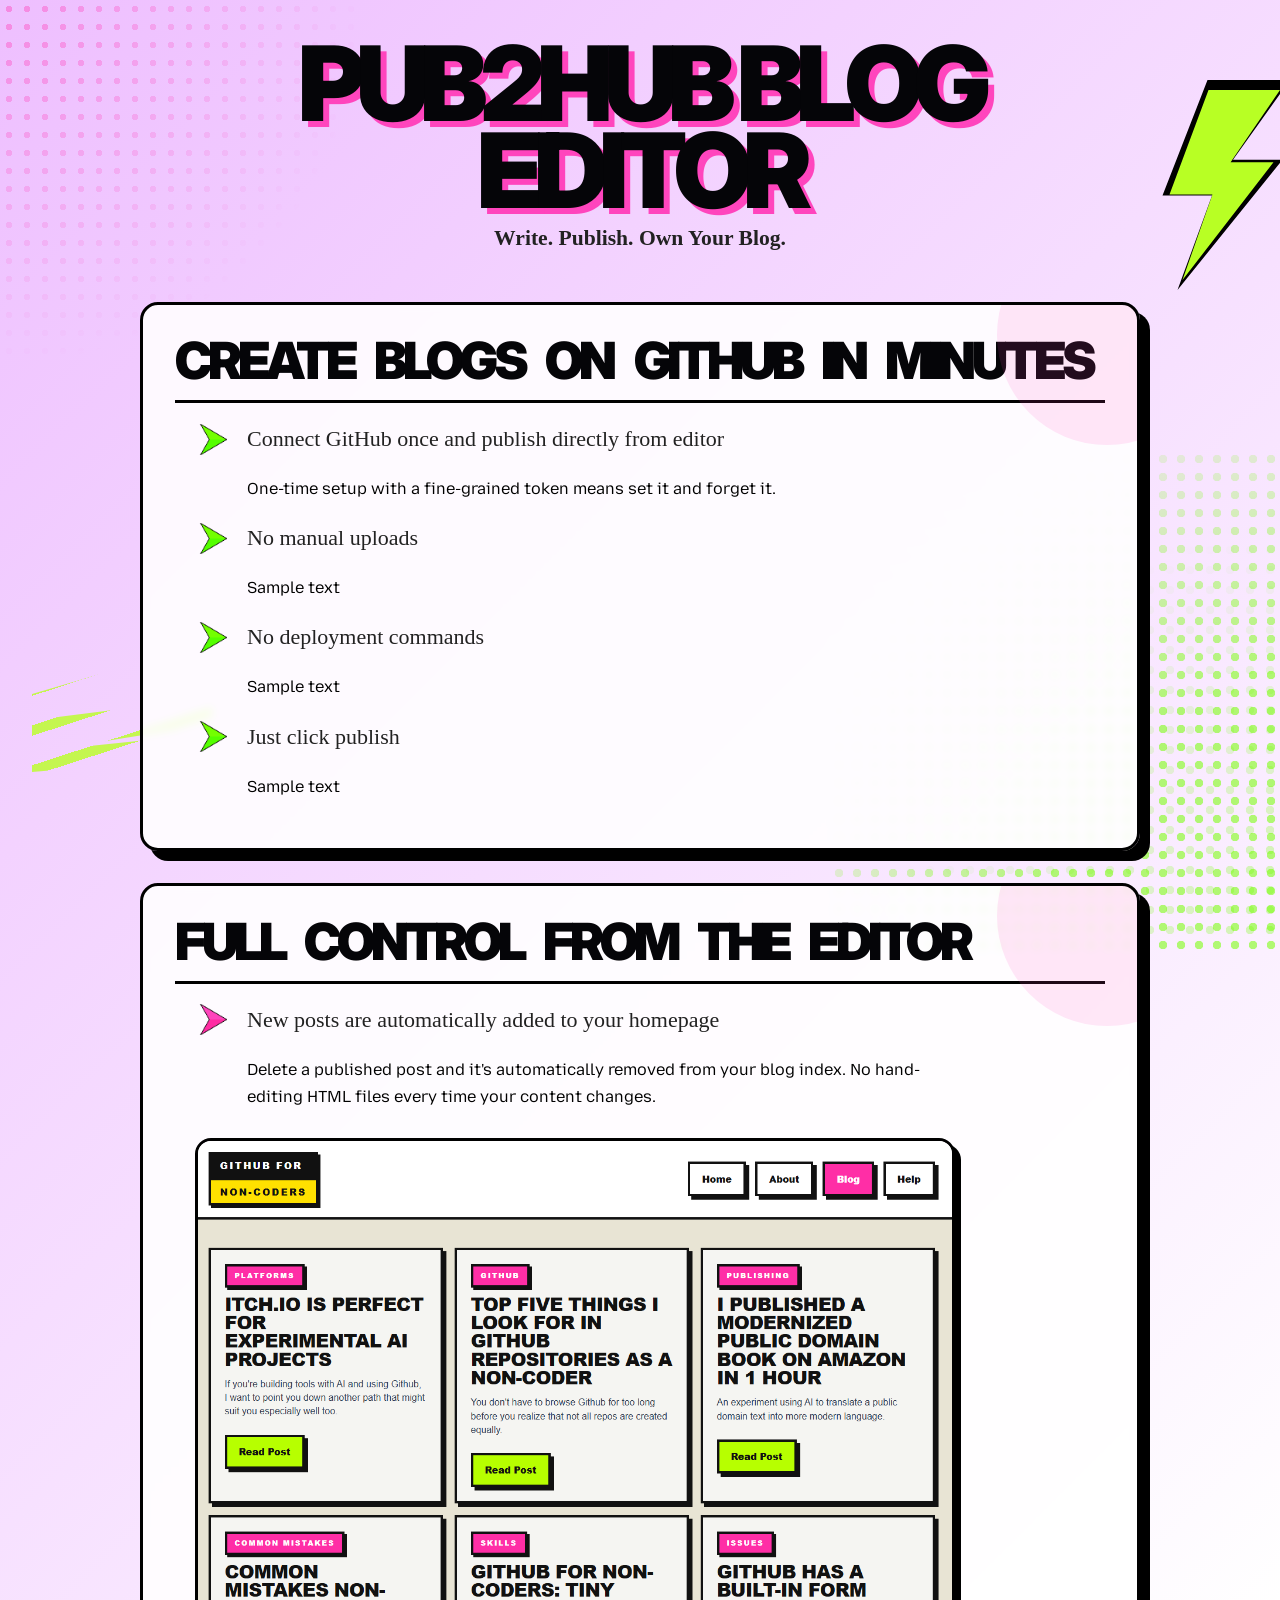
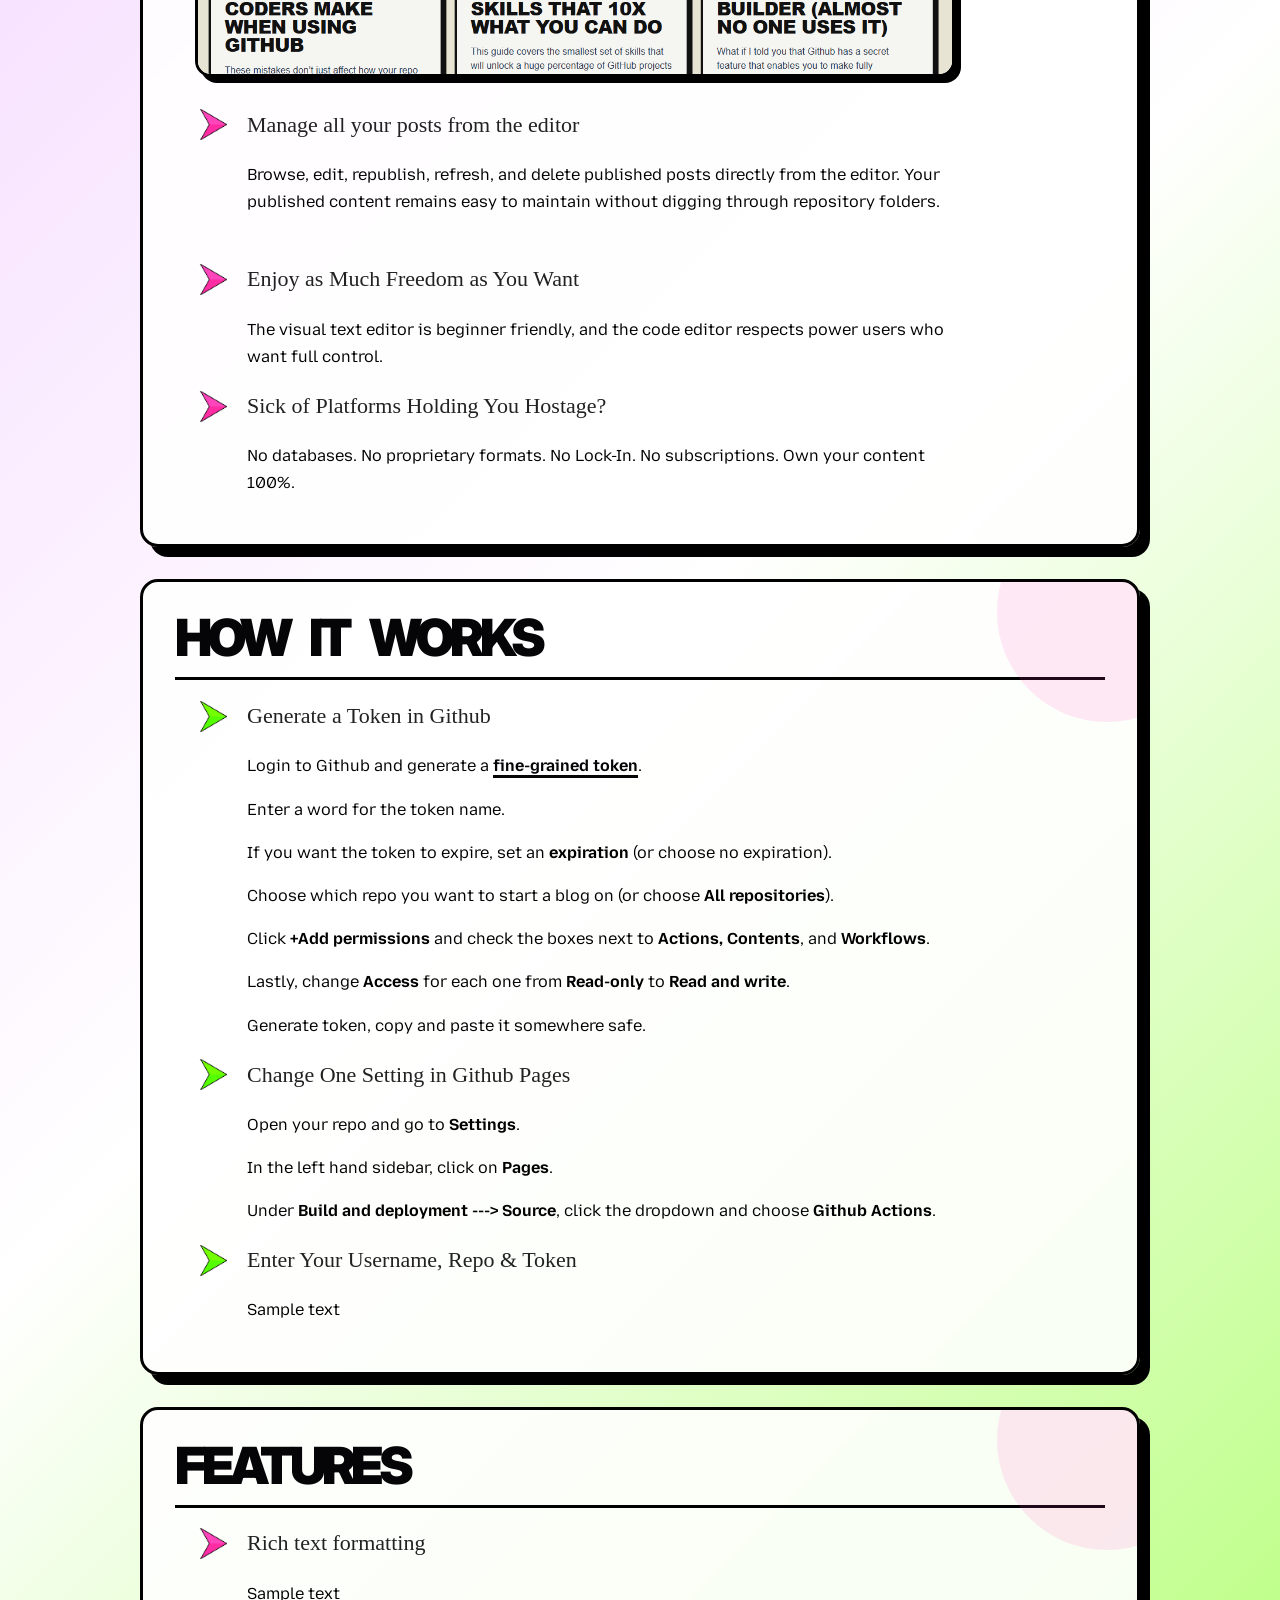
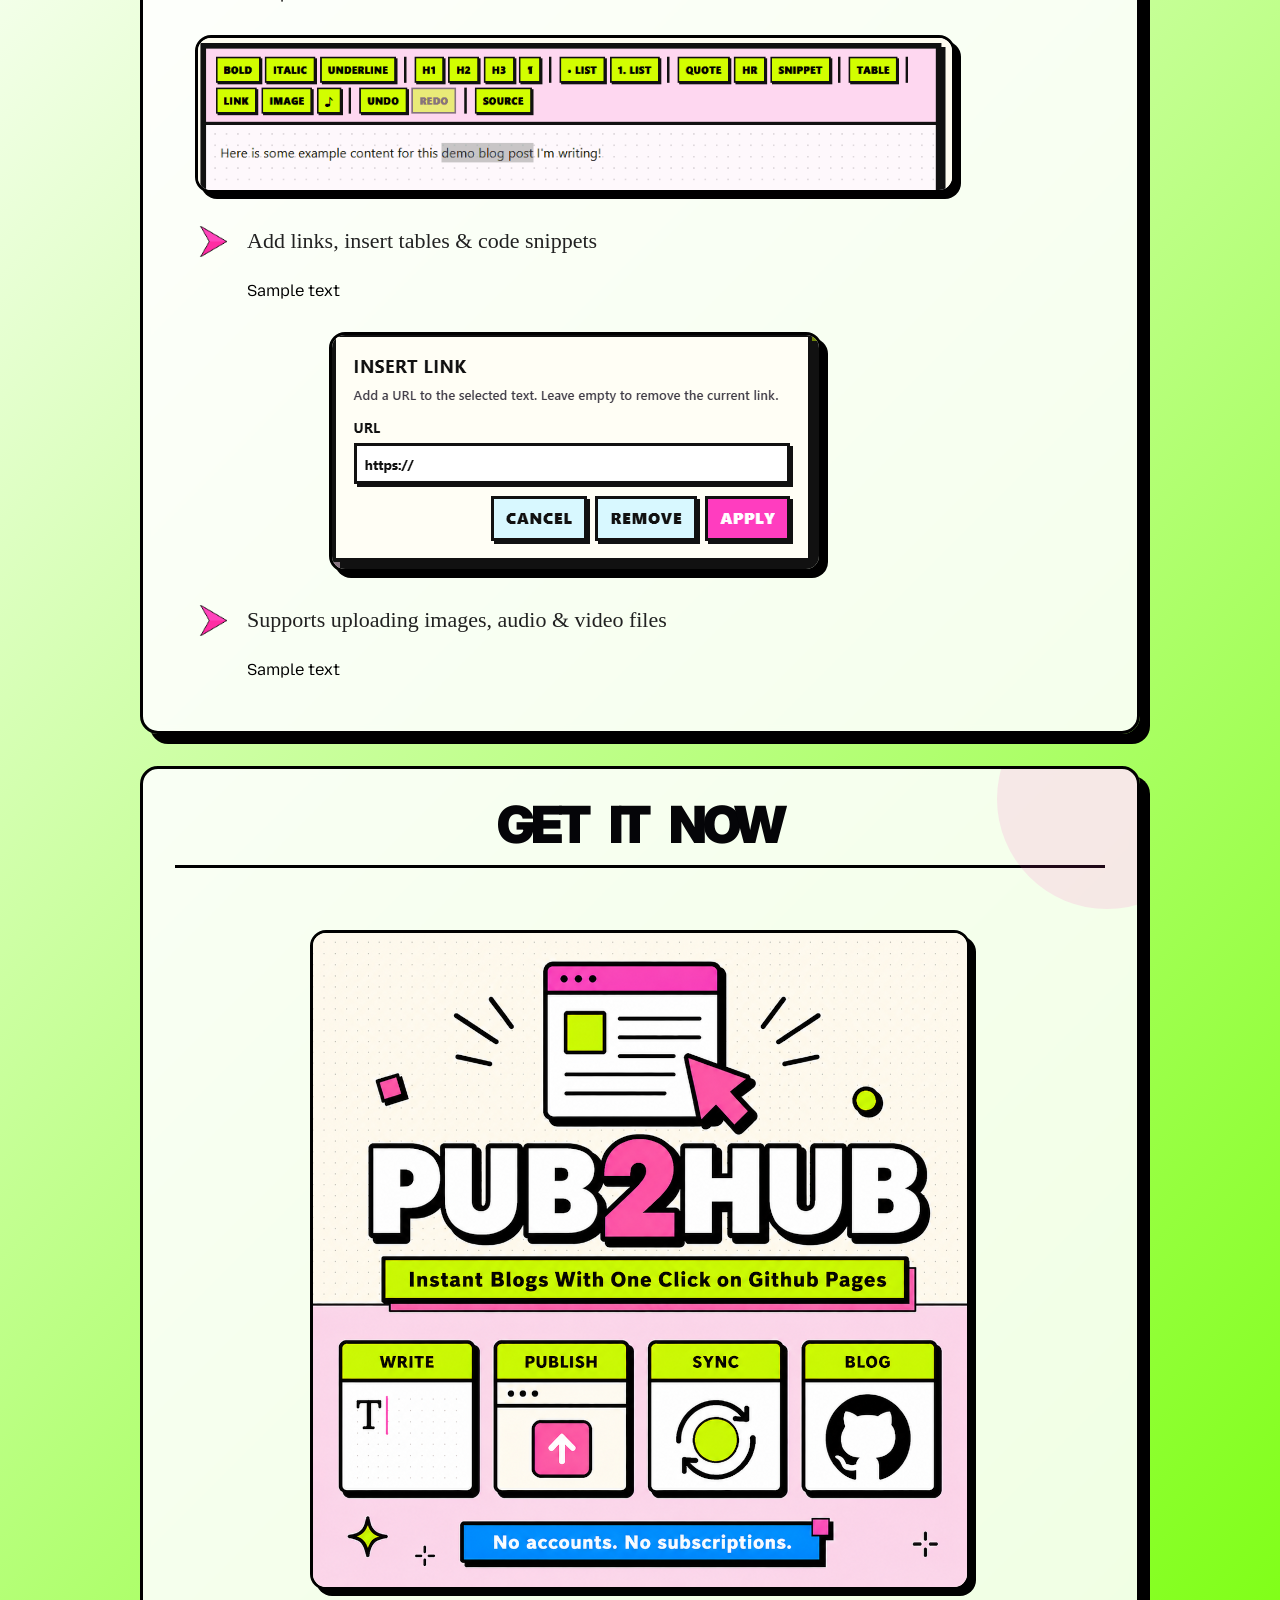
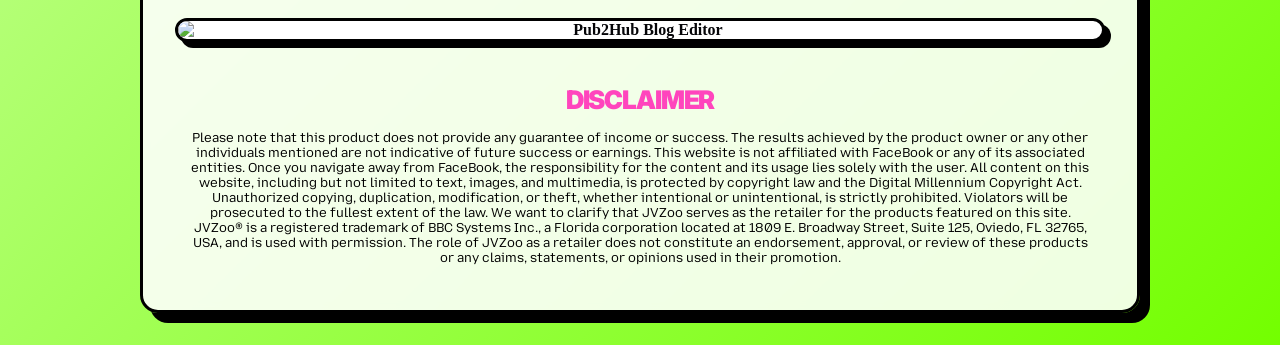
==== commit b58fc50a: "update" ====
--- a/index.html
+++ b/index.html
@@ -58,8 +58,8 @@
   <h2>How It Works</h2>
 
   <p></p><ul class="gif-list">
-  <li>Generate a Token in Github</li><p class="point">Sample text</p>
-  <li>Change One Setting in Github Pages</li><p class="point">Sample text</p>
+  <li>Generate a Token in Github</li><p class="point">Login to Github and generate a <a href="https://github.com/settings/personal-access-tokens">fine-grained token</a>. <p class="point">Enter a word for the token name. <p class="point">If you want the token to expire, set an <b>expiration</b> (or choose no expiration). <p class="point">Choose which repo you want to start a blog on (or choose <b>All repositories</b>). <p class="point">Click <b>+Add permissions</b> and check the boxes next to <b>Actions, Contents</b>, and <b>Workflows</b>. <p class="point">Lastly, change <b>Access</b> for each one from <b>Read-only</b> to <b>Read and write</b>. <p class="point">Generate token, copy and paste it somewhere safe.</p>
+  <li>Change One Setting in Github Pages</li><p class="point">Open your repo and go to <b>Settings</b>. <p class="point">In the left hand sidebar, click on <b>Pages</b>.<p class="point">Under <b>Build and deployment ---> Source</b>, click the dropdown and choose <b>Github Actions</b>.
   <li>Enter Your Username, Repo & Token</li><p class="point">Sample text</p>
   </ul>
 
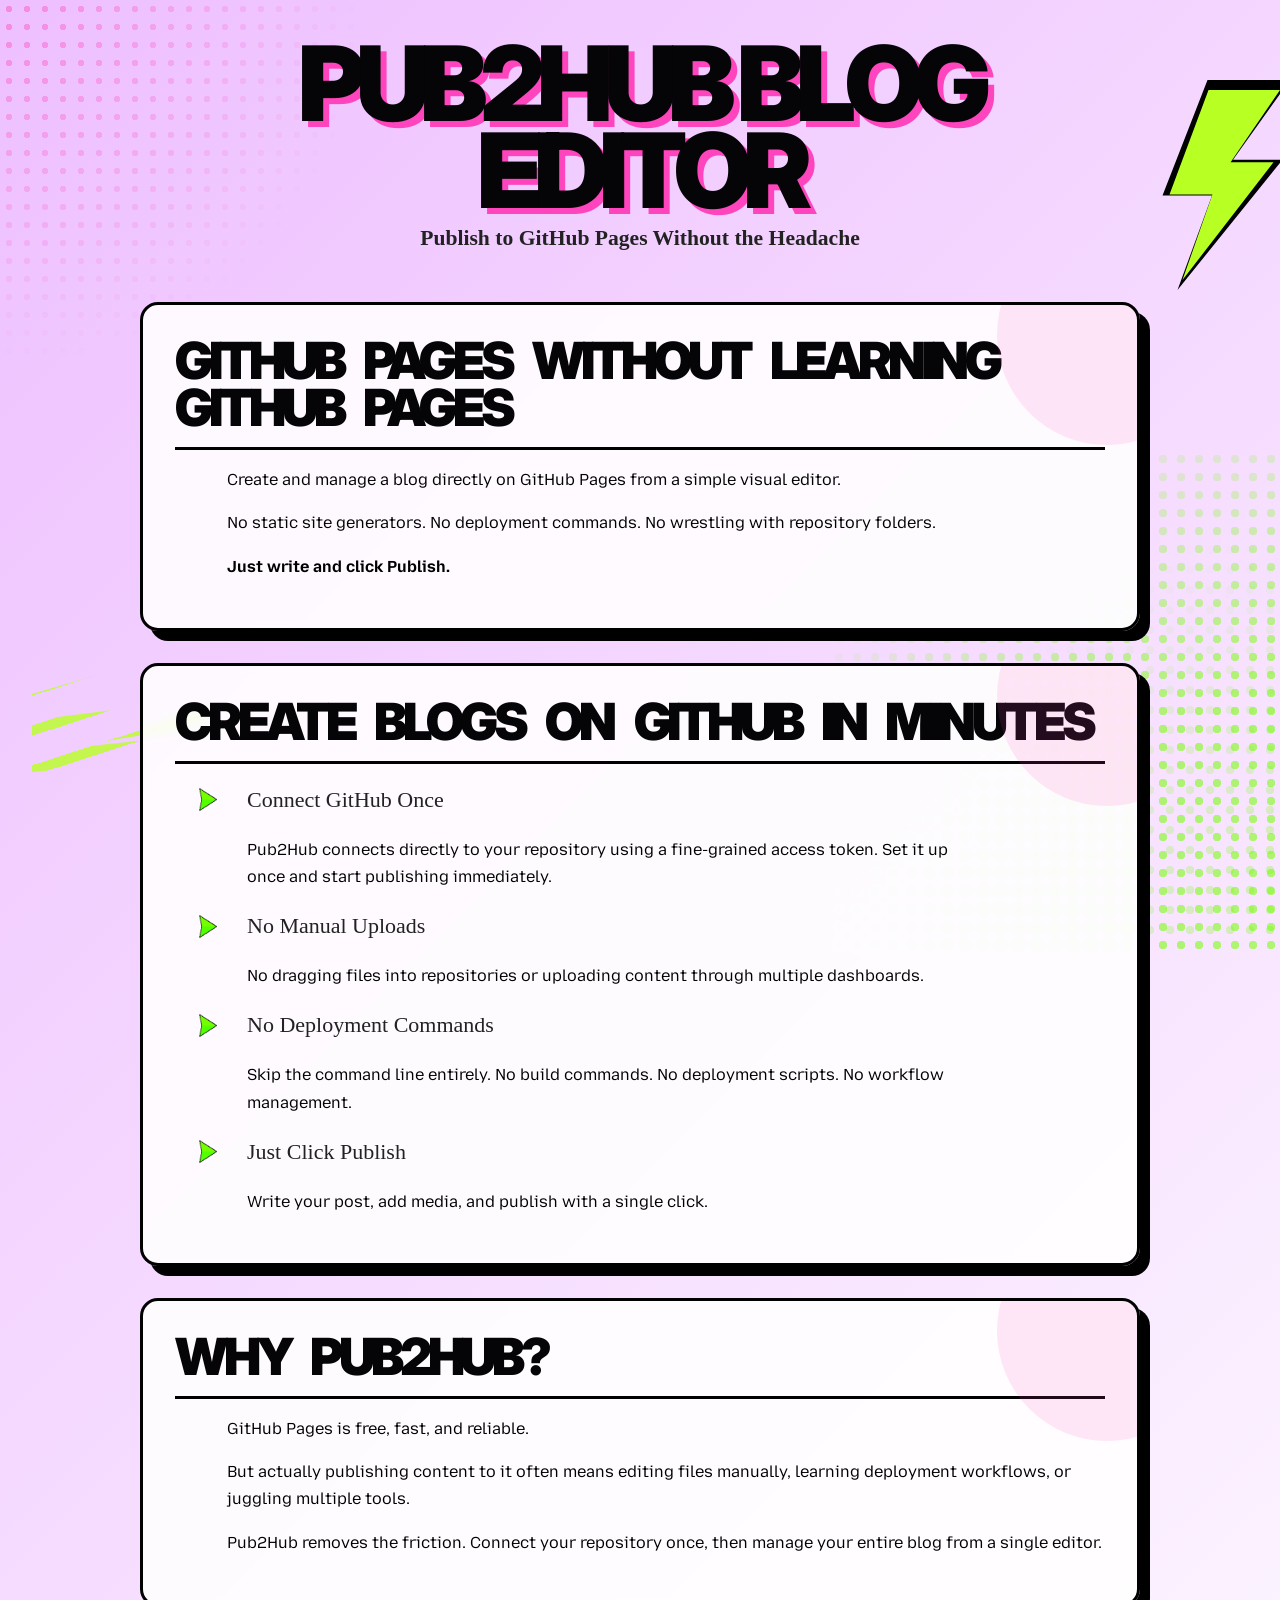
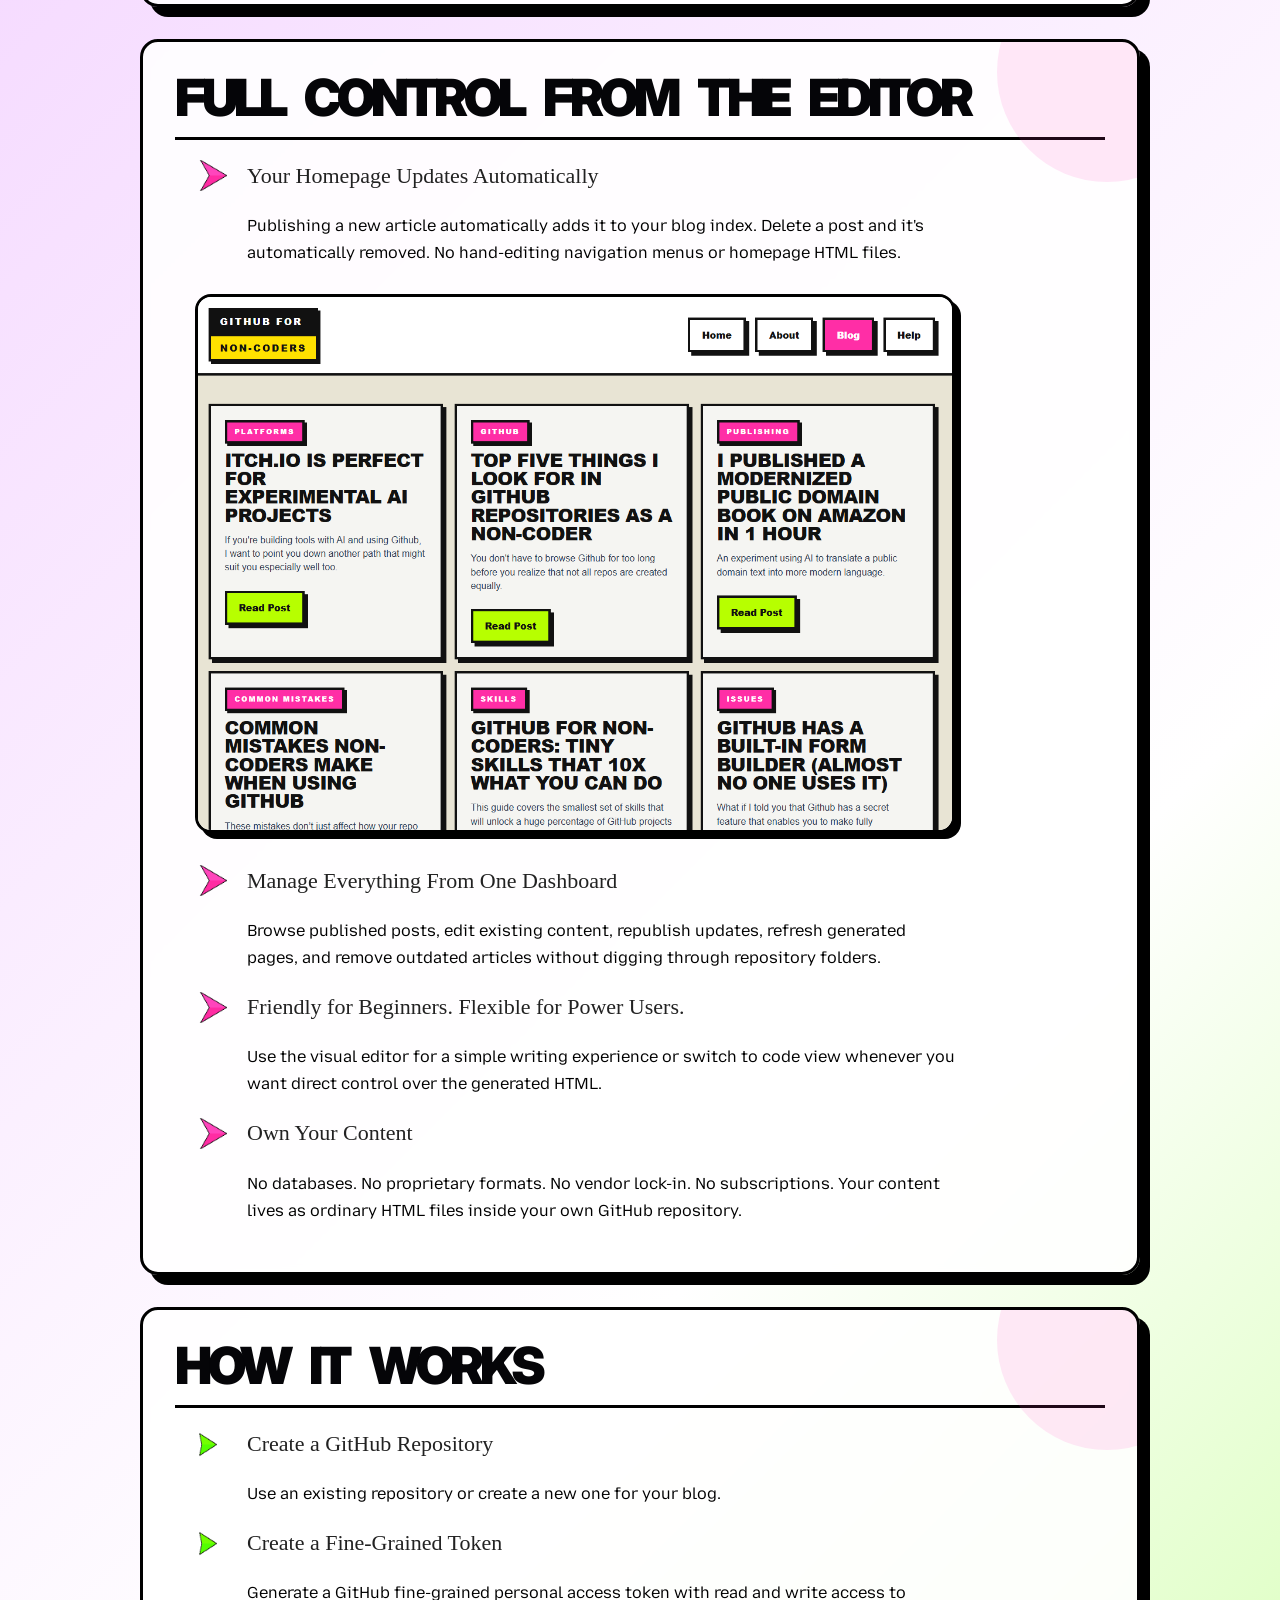
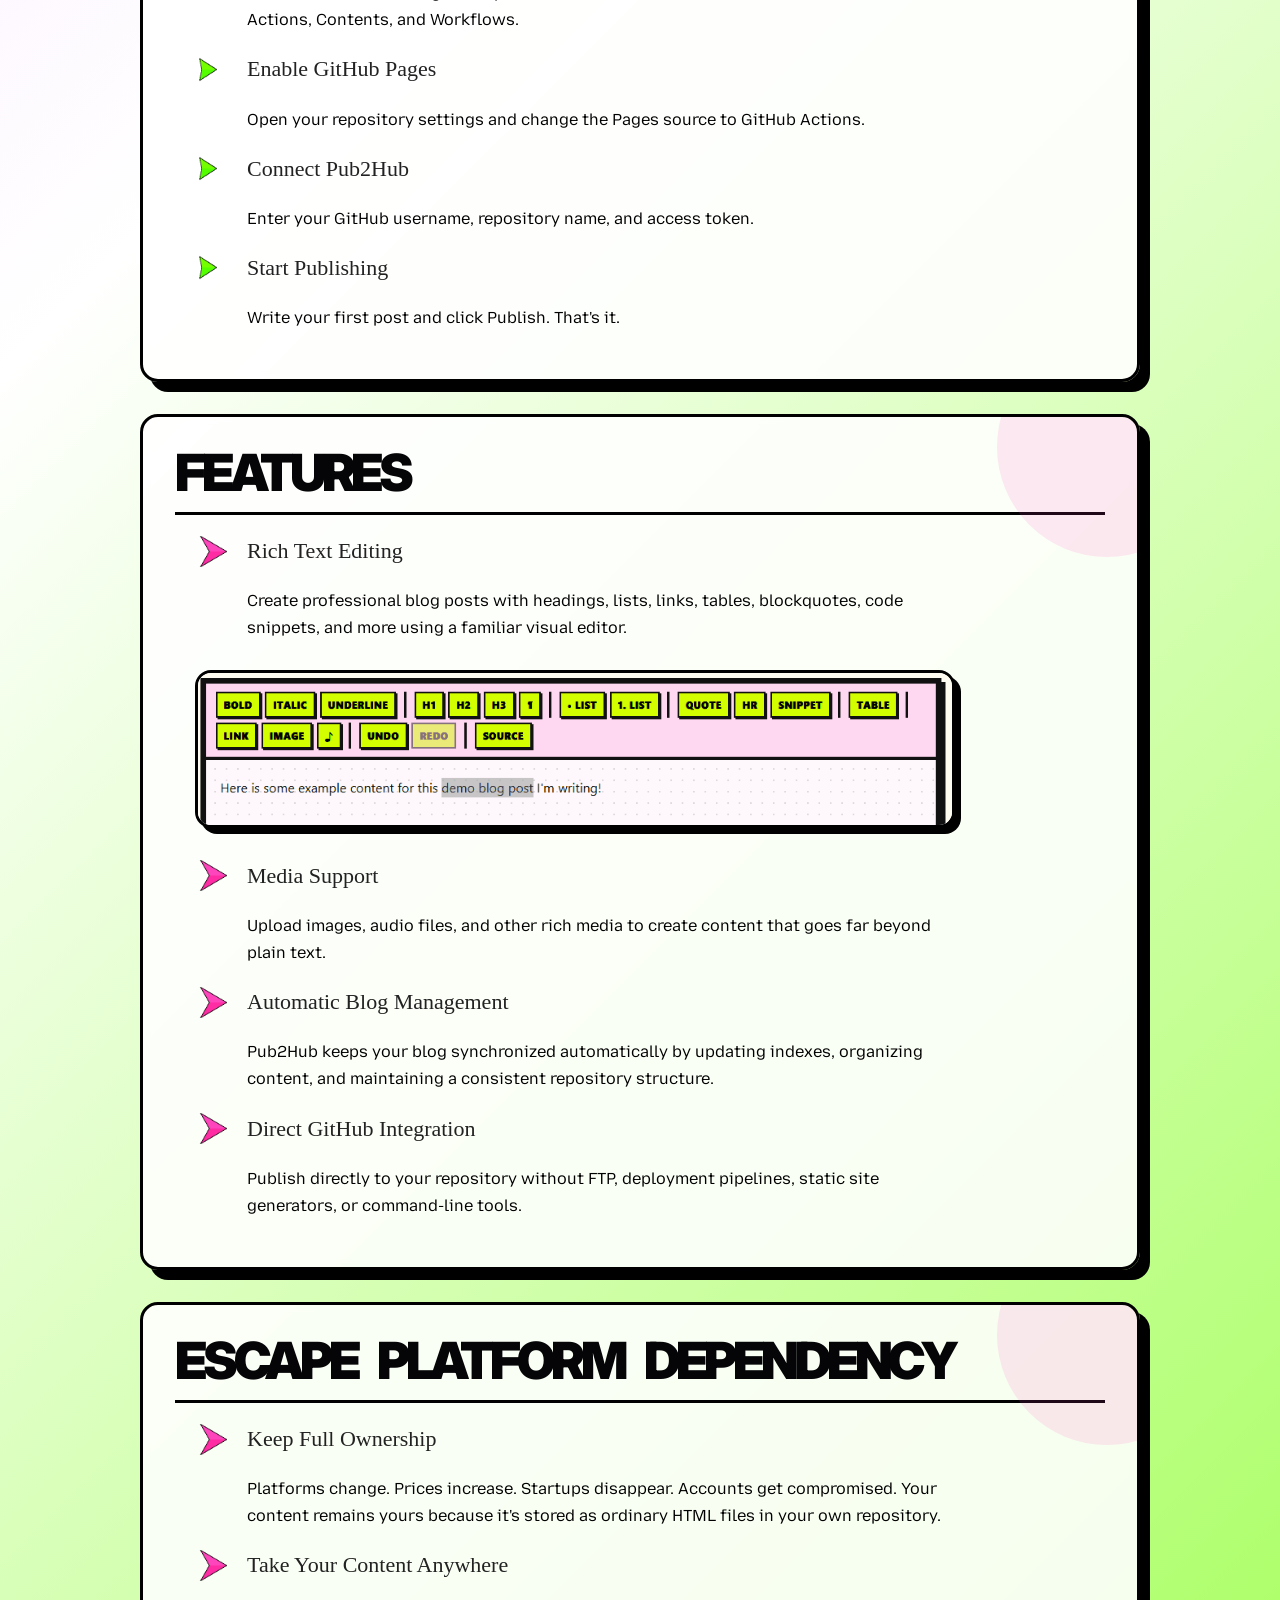
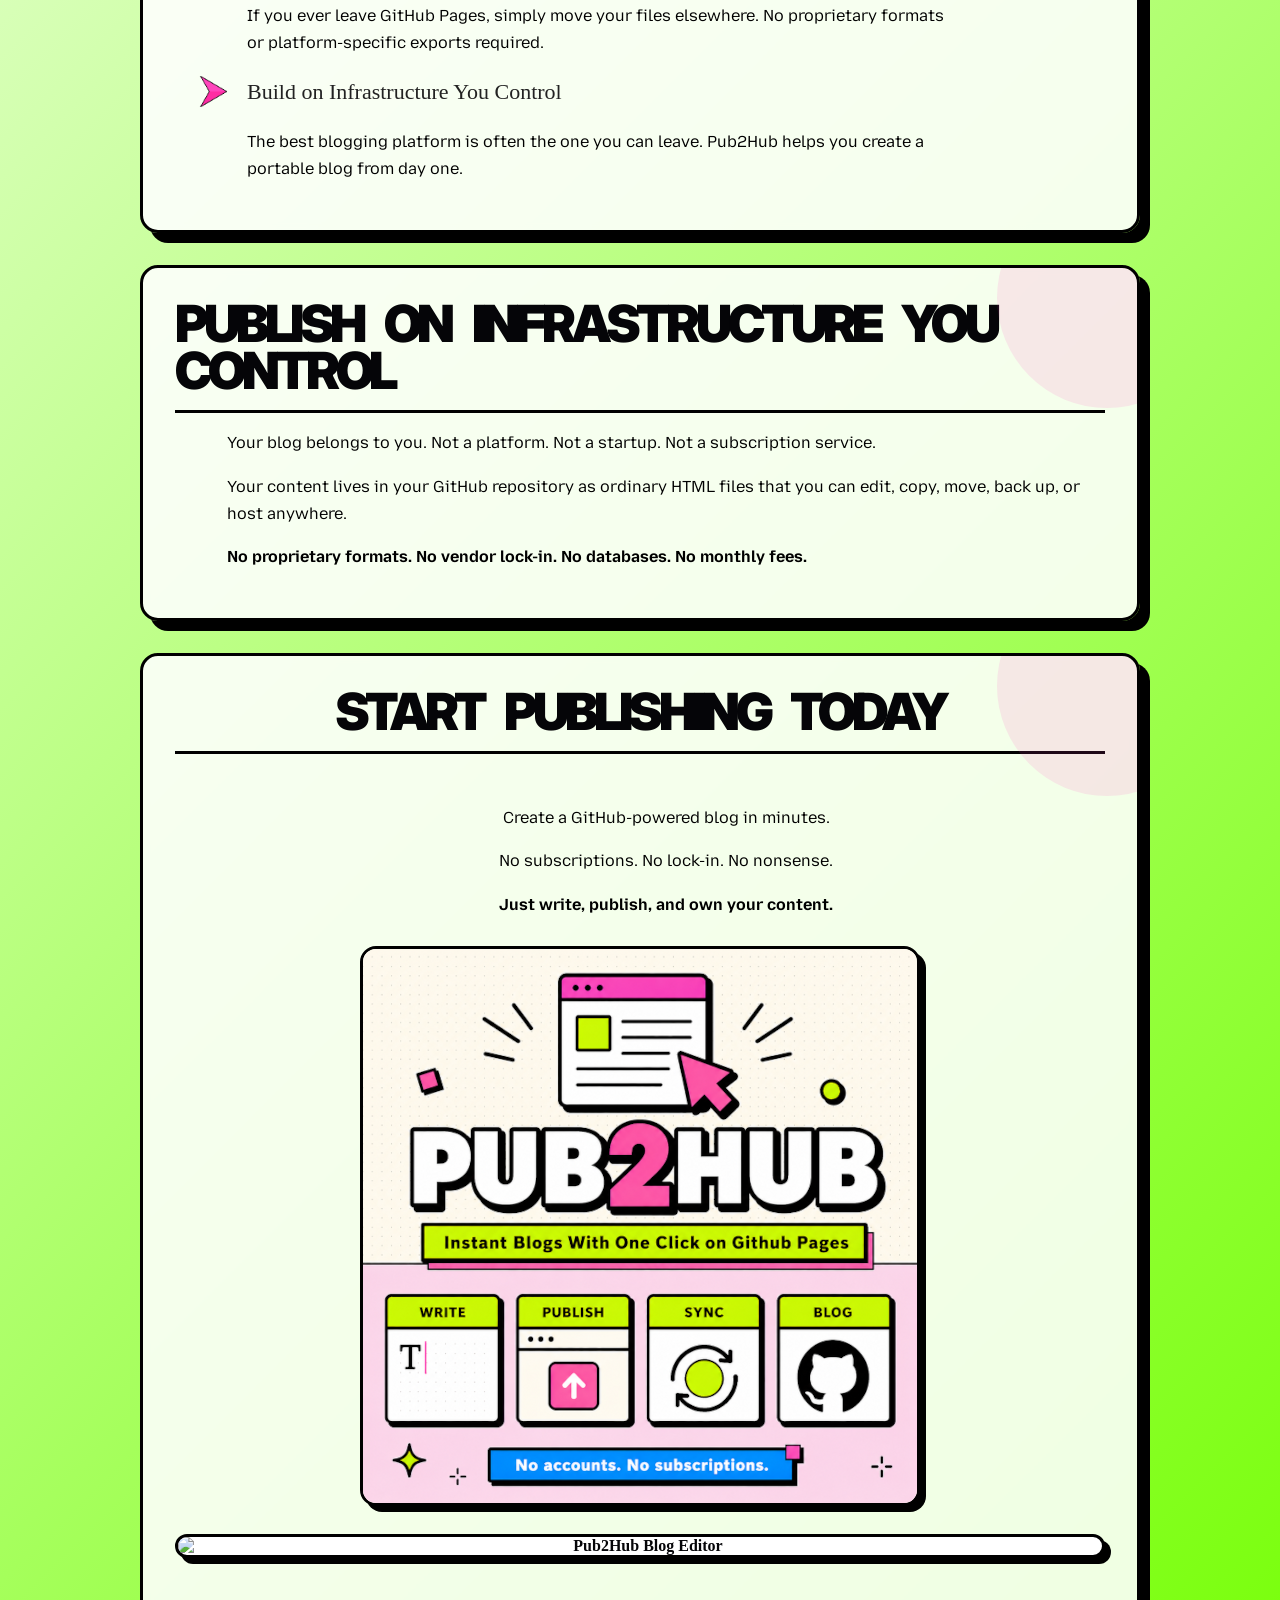
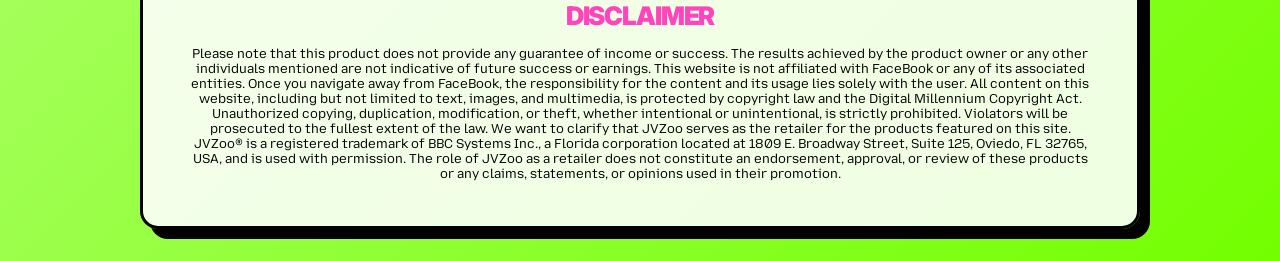
==== commit e7724819: "update" ====
--- a/index.html
+++ b/index.html
@@ -1,97 +1,157 @@
-<!DOCTYPE html>
-<html lang="en" class="page-thank-you">
-<head>
-  <meta charset="UTF-8">
-  <meta name="viewport" content="width=device-width, initial-scale=1.0">
-  <link rel="stylesheet" href="neo-brutalist-light.css">
-  <title>Pub2Hub Blog Editor</title>
-  <style>
-@import url('https://fonts.googleapis.com/css2?family=Lobster+Two:ital,wght@0,400;0,700;1,400;1,700&display=swap');
-@import url('https://fonts.googleapis.com/css2?family=Permanent+Marker&display=swap');
-@import url('https://fonts.googleapis.com/css2?family=Mozilla+Text:wght@200..700&display=swap');
-</style>
-</head>
-<body><div class="bg-scribble"></div>
-<div class="bg-lightning"></div>
-
-<h1>Pub2Hub Blog Editor</h1>
-
-<p class="hero-lead">Write. Publish. Own Your Blog.</p>
-
-<section class="panel">
-  <h2>Create Blogs on Github in Minutes </h2>
-
-
-  <ul class="gif-list">
-    <li>Connect GitHub once and publish directly from editor</li><p class="point">One-time setup with a fine-grained token means set it and forget it.</p></li>
-    <li>No manual uploads</li><p class="point">Sample text</p>
-    <li>No deployment commands</li><p class="point">Sample text</p>
-    <li>Just click publish</li><p class="point">Sample text</p>
-  </ul>
-  
-</section>
-
-<section class="panel">
-  <h2>Full Control From the Editor</h2>
-
-  <ul class="icon-list">
-
-    <li>
-      New posts are automatically added to your homepage</li><p class="point">Delete a published post and it's automatically removed from your blog index. No hand-editing HTML files every time your content changes.</p><img src="blog-index.png">
-    <li>Manage all your posts from the editor</li><p class="point">Browse, edit, republish, refresh, and delete published posts directly from the editor. Your published content remains easy to maintain without digging through repository folders.</p><br>
-
-   
-
-    <li>
-     Enjoy as Much Freedom as You Want 
-    </li><p class="point">The visual text editor is beginner friendly, and the code editor respects power users who want full control.</p>
-
-    
-	
-	<li>Sick of Platforms Holding You Hostage?</li><p class="point">No databases. No proprietary formats. No Lock-In. No subscriptions. Own your content 100%.</p>
-
-  </ul>
-</section>
-
-<section class="panel">
-
-  <h2>How It Works</h2>
-
-  <p></p><ul class="gif-list">
-  <li>Generate a Token in Github</li><p class="point">Login to Github and generate a <a href="https://github.com/settings/personal-access-tokens">fine-grained token</a>. <p class="point">Enter a word for the token name. <p class="point">If you want the token to expire, set an <b>expiration</b> (or choose no expiration). <p class="point">Choose which repo you want to start a blog on (or choose <b>All repositories</b>). <p class="point">Click <b>+Add permissions</b> and check the boxes next to <b>Actions, Contents</b>, and <b>Workflows</b>. <p class="point">Lastly, change <b>Access</b> for each one from <b>Read-only</b> to <b>Read and write</b>. <p class="point">Generate token, copy and paste it somewhere safe.</p>
-  <li>Change One Setting in Github Pages</li><p class="point">Open your repo and go to <b>Settings</b>. <p class="point">In the left hand sidebar, click on <b>Pages</b>.<p class="point">Under <b>Build and deployment ---> Source</b>, click the dropdown and choose <b>Github Actions</b>.
-  <li>Enter Your Username, Repo & Token</li><p class="point">Sample text</p>
-  </ul>
-
-  
-
-</section>
-
-<section class="panel">
-    <h2>Features</h2>
-    <ul class="icon-list">
-    <li>Rich text formatting</li><p class="point">Sample text</p><img src="text-format-zoomed.gif">
-    <li>Add links, insert tables & code snippets</li><p class="point">Sample text</p><img src="add-link.png">
-    <li>Supports uploading images, audio & video files</li><p class="point">Sample text</p>
-    
-    </ul>
-    
-</section>
-
-<section class="panel centered-panel">
-
-  <center><h2>Get It Now</h2><br>
-  
-  <img src="logo-small.png">
-
-	  <a href="https://www.jvzoo.com/b/0/442155/2"><img src="https://i.jvzoo.com/0/442155/2" alt="Pub2Hub Blog Editor" border="0" /></a>
-
-  <p></p><br><h3><span style="color:#ff45bd;">Disclaimer</span></h3>
-  <p class="disclaimer">Please note that this product does not provide any guarantee of income or success. The results achieved by the product owner or any other individuals mentioned are not indicative of future success or earnings. This website is not affiliated with FaceBook or any of its associated entities. Once you navigate away from FaceBook, the responsibility for the content and its usage lies solely with the user. All content on this website, including but not limited to text, images, and multimedia, is protected by copyright law and the Digital Millennium Copyright Act. Unauthorized copying, duplication, modification, or theft, whether intentional or unintentional, is strictly prohibited. Violators will be prosecuted to the fullest extent of the law. We want to clarify that JVZoo serves as the retailer for the products featured on this site. JVZoo® is a registered trademark of BBC Systems Inc., a Florida corporation located at 1809 E. Broadway Street, Suite 125, Oviedo, FL 32765, USA, and is used with permission. The role of JVZoo as a retailer does not constitute an endorsement, approval, or review of these products or any claims, statements, or opinions used in their promotion.</p></center>
-
-  <a href=""></a>
-
-</section>
-<div class="halftone-green"></div>
-</body>
-</html>
+<!DOCTYPE html>
+<html lang="en" class="page-thank-you">
+<head>
+  <meta charset="UTF-8">
+  <meta name="viewport" content="width=device-width, initial-scale=1.0">
+  <link rel="stylesheet" href="neo-brutalist-light.css">
+  <title>Pub2Hub Blog Editor</title>
+  <style>
+@import url('https://fonts.googleapis.com/css2?family=Lobster+Two:ital,wght@0,400;0,700;1,400;1,700&display=swap');
+@import url('https://fonts.googleapis.com/css2?family=Permanent+Marker&display=swap');
+@import url('https://fonts.googleapis.com/css2?family=Mozilla+Text:wght@200..700&display=swap');
+</style>
+</head>
+<body>
+<div class="bg-scribble"></div>
+<div class="bg-lightning"></div>
+
+<h1>Pub2Hub Blog Editor</h1>
+
+<p class="hero-lead">Publish to GitHub Pages Without the Headache</p>
+
+<section class="panel">
+  <h2>GitHub Pages Without Learning GitHub Pages</h2>
+
+  <p class="point">Create and manage a blog directly on GitHub Pages from a simple visual editor.</p>
+  <p class="point">No static site generators. No deployment commands. No wrestling with repository folders.</p>
+  <p class="point"><b>Just write and click Publish.</b></p>
+</section>
+
+<section class="panel">
+  <h2>Create Blogs on GitHub in Minutes</h2>
+
+  <ul class="gif-list">
+    <li>Connect GitHub Once</li>
+    <p class="point">Pub2Hub connects directly to your repository using a fine-grained access token. Set it up once and start publishing immediately.</p>
+
+    <li>No Manual Uploads</li>
+    <p class="point">No dragging files into repositories or uploading content through multiple dashboards.</p>
+
+    <li>No Deployment Commands</li>
+    <p class="point">Skip the command line entirely. No build commands. No deployment scripts. No workflow management.</p>
+
+    <li>Just Click Publish</li>
+    <p class="point">Write your post, add media, and publish with a single click.</p>
+  </ul>
+</section>
+
+<section class="panel">
+  <h2>Why Pub2Hub?</h2>
+
+  <p class="point">GitHub Pages is free, fast, and reliable.</p>
+  <p class="point">But actually publishing content to it often means editing files manually, learning deployment workflows, or juggling multiple tools.</p>
+  <p class="point">Pub2Hub removes the friction. Connect your repository once, then manage your entire blog from a single editor.</p>
+</section>
+
+<section class="panel">
+  <h2>Full Control From the Editor</h2>
+
+  <ul class="icon-list">
+    <li>Your Homepage Updates Automatically</li>
+    <p class="point">Publishing a new article automatically adds it to your blog index. Delete a post and it's automatically removed. No hand-editing navigation menus or homepage HTML files.</p>
+    <img src="blog-index.png" alt="Pub2Hub blog index preview">
+
+    <li>Manage Everything From One Dashboard</li>
+    <p class="point">Browse published posts, edit existing content, republish updates, refresh generated pages, and remove outdated articles without digging through repository folders.</p>
+
+    <li>Friendly for Beginners. Flexible for Power Users.</li>
+    <p class="point">Use the visual editor for a simple writing experience or switch to code view whenever you want direct control over the generated HTML.</p>
+
+    <li>Own Your Content</li>
+    <p class="point">No databases. No proprietary formats. No vendor lock-in. No subscriptions. Your content lives as ordinary HTML files inside your own GitHub repository.</p>
+  </ul>
+</section>
+
+<section class="panel">
+  <h2>How It Works</h2>
+
+  <ul class="gif-list">
+    <li>Create a GitHub Repository</li>
+    <p class="point">Use an existing repository or create a new one for your blog.</p>
+
+    <li>Create a Fine-Grained Token</li>
+    <p class="point">Generate a GitHub fine-grained personal access token with read and write access to Actions, Contents, and Workflows.</p>
+
+    <li>Enable GitHub Pages</li>
+    <p class="point">Open your repository settings and change the Pages source to GitHub Actions.</p>
+
+    <li>Connect Pub2Hub</li>
+    <p class="point">Enter your GitHub username, repository name, and access token.</p>
+
+    <li>Start Publishing</li>
+    <p class="point">Write your first post and click Publish. That's it.</p>
+  </ul>
+</section>
+
+<section class="panel">
+  <h2>Features</h2>
+
+  <ul class="icon-list">
+    <li>Rich Text Editing</li>
+    <p class="point">Create professional blog posts with headings, lists, links, tables, blockquotes, code snippets, and more using a familiar visual editor.</p>
+    <img src="text-format-zoomed.gif" alt="Pub2Hub rich text editing preview">
+
+    <li>Media Support</li>
+    <p class="point">Upload images, audio files, and other rich media to create content that goes far beyond plain text.</p>
+
+    <li>Automatic Blog Management</li>
+    <p class="point">Pub2Hub keeps your blog synchronized automatically by updating indexes, organizing content, and maintaining a consistent repository structure.</p>
+
+    <li>Direct GitHub Integration</li>
+    <p class="point">Publish directly to your repository without FTP, deployment pipelines, static site generators, or command-line tools.</p>
+  </ul>
+</section>
+
+<section class="panel">
+  <h2>Escape Platform Dependency</h2>
+
+  <ul class="icon-list">
+    <li>Keep Full Ownership</li>
+    <p class="point">Platforms change. Prices increase. Startups disappear. Accounts get compromised. Your content remains yours because it's stored as ordinary HTML files in your own repository.</p>
+
+    <li>Take Your Content Anywhere</li>
+    <p class="point">If you ever leave GitHub Pages, simply move your files elsewhere. No proprietary formats or platform-specific exports required.</p>
+
+    <li>Build on Infrastructure You Control</li>
+    <p class="point">The best blogging platform is often the one you can leave. Pub2Hub helps you create a portable blog from day one.</p>
+  </ul>
+</section>
+
+<section class="panel">
+  <h2>Publish on Infrastructure You Control</h2>
+
+  <p class="point">Your blog belongs to you. Not a platform. Not a startup. Not a subscription service.</p>
+  <p class="point">Your content lives in your GitHub repository as ordinary HTML files that you can edit, copy, move, back up, or host anywhere.</p>
+  <p class="point"><b>No proprietary formats. No vendor lock-in. No databases. No monthly fees.</b></p>
+</section>
+
+<section class="panel centered-panel">
+  <center>
+    <h2>Start Publishing Today</h2><br>
+
+    <p class="point">Create a GitHub-powered blog in minutes.</p>
+    <p class="point">No subscriptions. No lock-in. No nonsense.</p>
+    <p class="point"><b>Just write, publish, and own your content.</b></p>
+
+    <img src="logo-small.png">
+
+    <a href="https://www.jvzoo.com/b/0/442155/2"><img src="https://i.jvzoo.com/0/442155/2" alt="Pub2Hub Blog Editor" border="0" /></a>
+
+    <p></p><br><h3><span style="color:#ff45bd;">Disclaimer</span></h3>
+    <p class="disclaimer">Please note that this product does not provide any guarantee of income or success. The results achieved by the product owner or any other individuals mentioned are not indicative of future success or earnings. This website is not affiliated with FaceBook or any of its associated entities. Once you navigate away from FaceBook, the responsibility for the content and its usage lies solely with the user. All content on this website, including but not limited to text, images, and multimedia, is protected by copyright law and the Digital Millennium Copyright Act. Unauthorized copying, duplication, modification, or theft, whether intentional or unintentional, is strictly prohibited. Violators will be prosecuted to the fullest extent of the law. We want to clarify that JVZoo serves as the retailer for the products featured on this site. JVZoo® is a registered trademark of BBC Systems Inc., a Florida corporation located at 1809 E. Broadway Street, Suite 125, Oviedo, FL 32765, USA, and is used with permission. The role of JVZoo as a retailer does not constitute an endorsement, approval, or review of these products or any claims, statements, or opinions used in their promotion.</p>
+  </center>
+</section>
+
+<div class="halftone-green"></div>
+</body>
+</html>
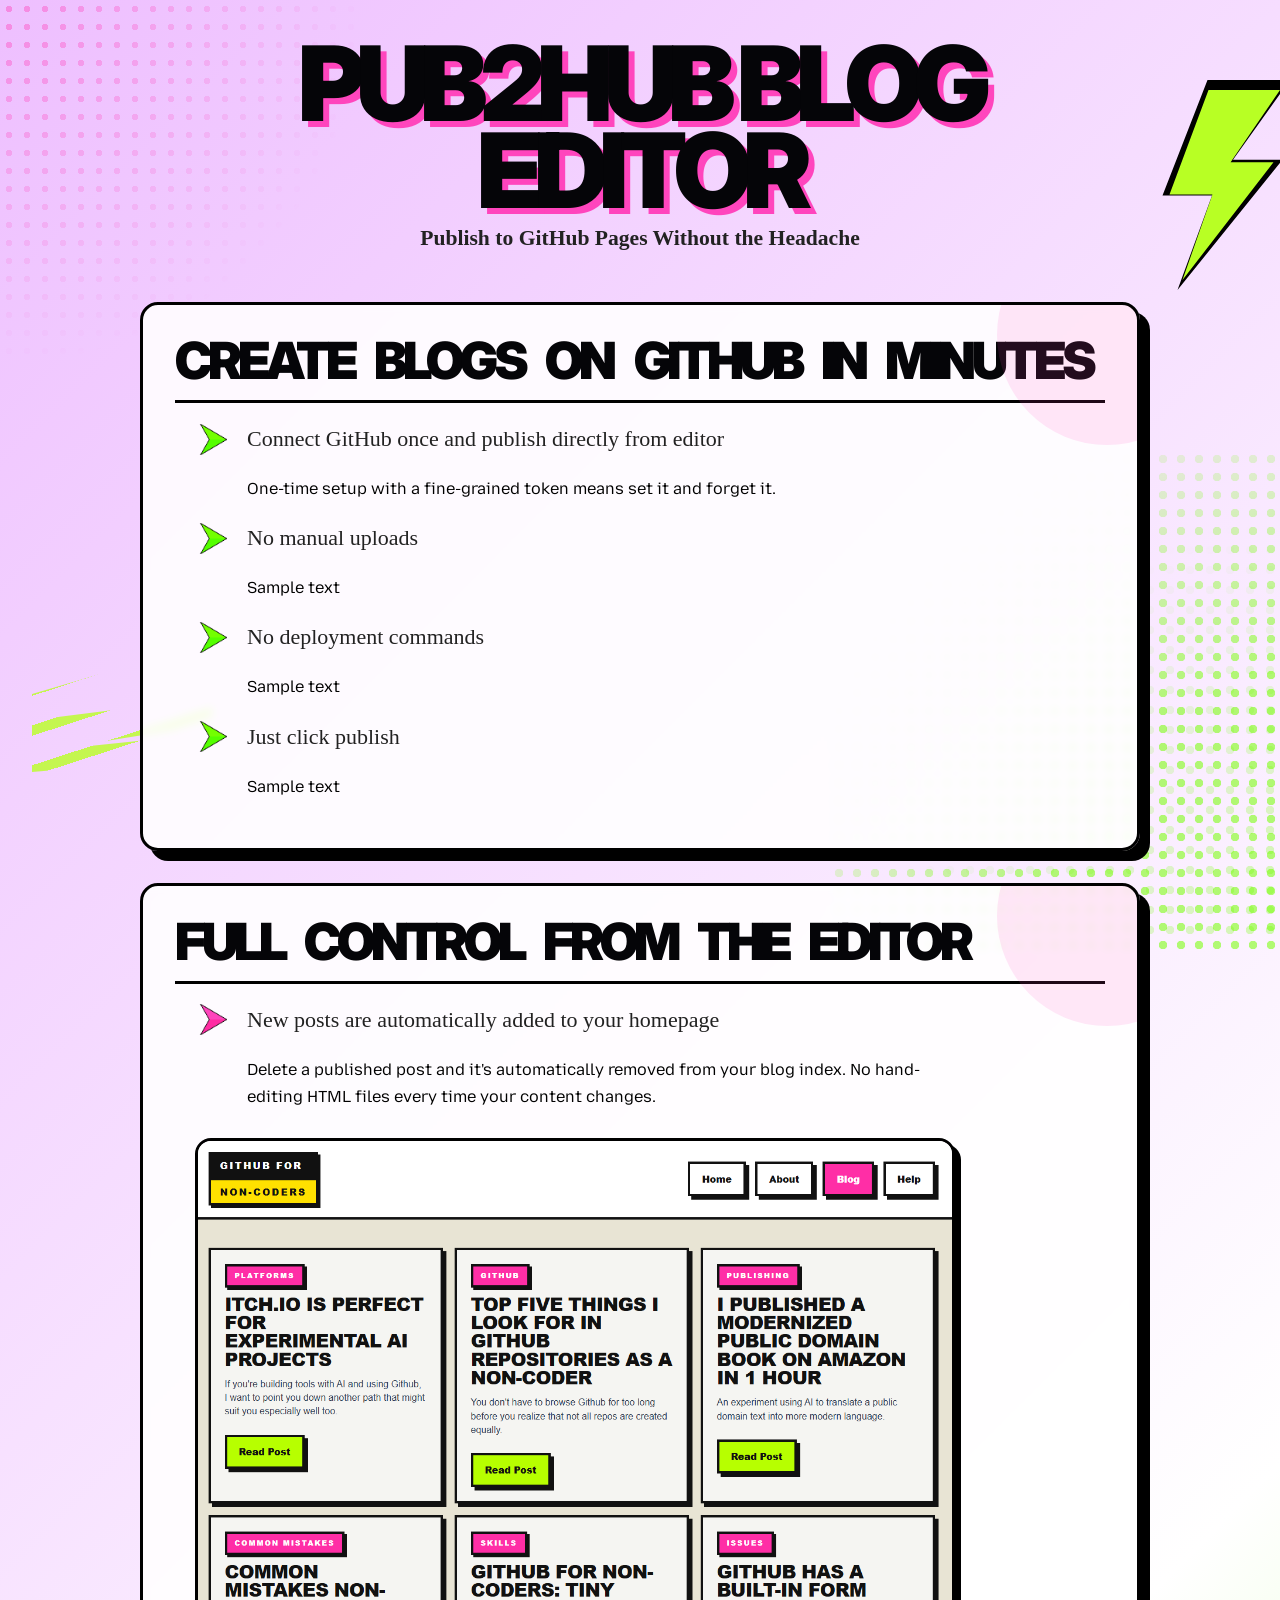
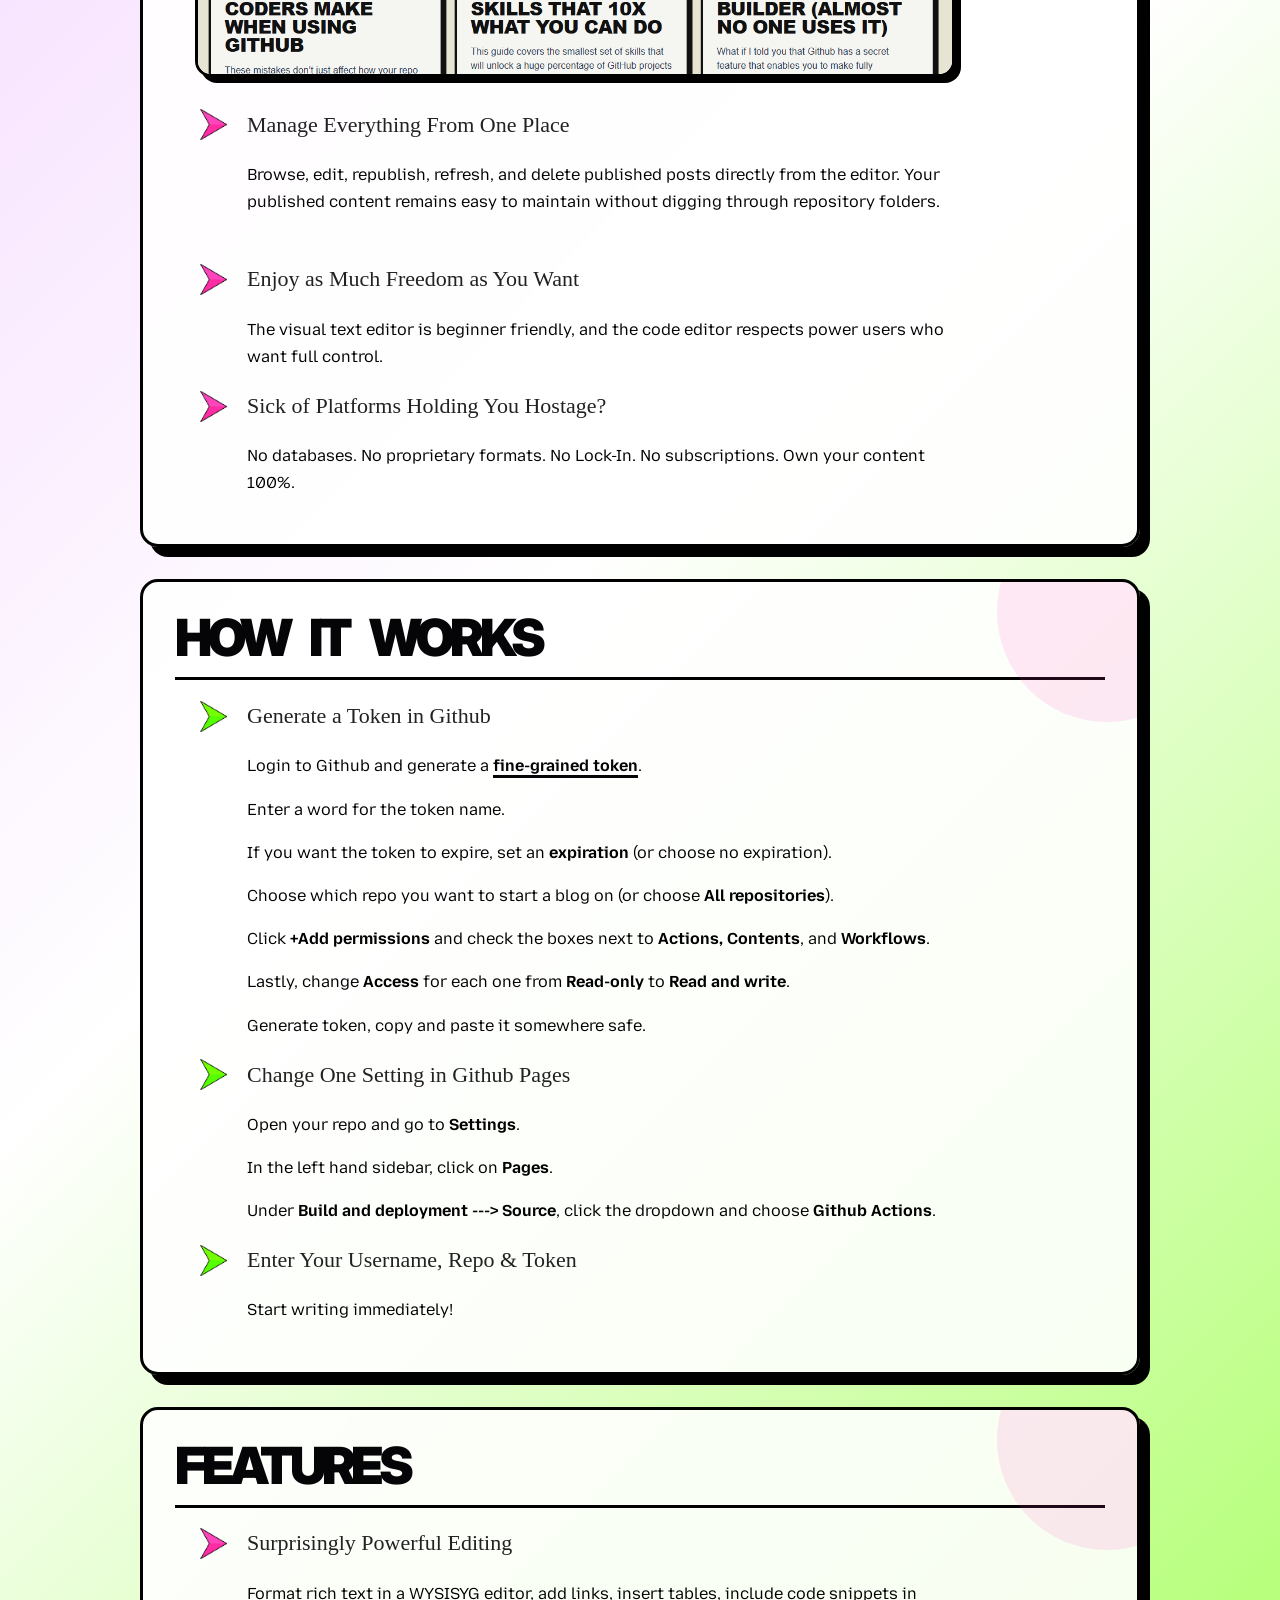
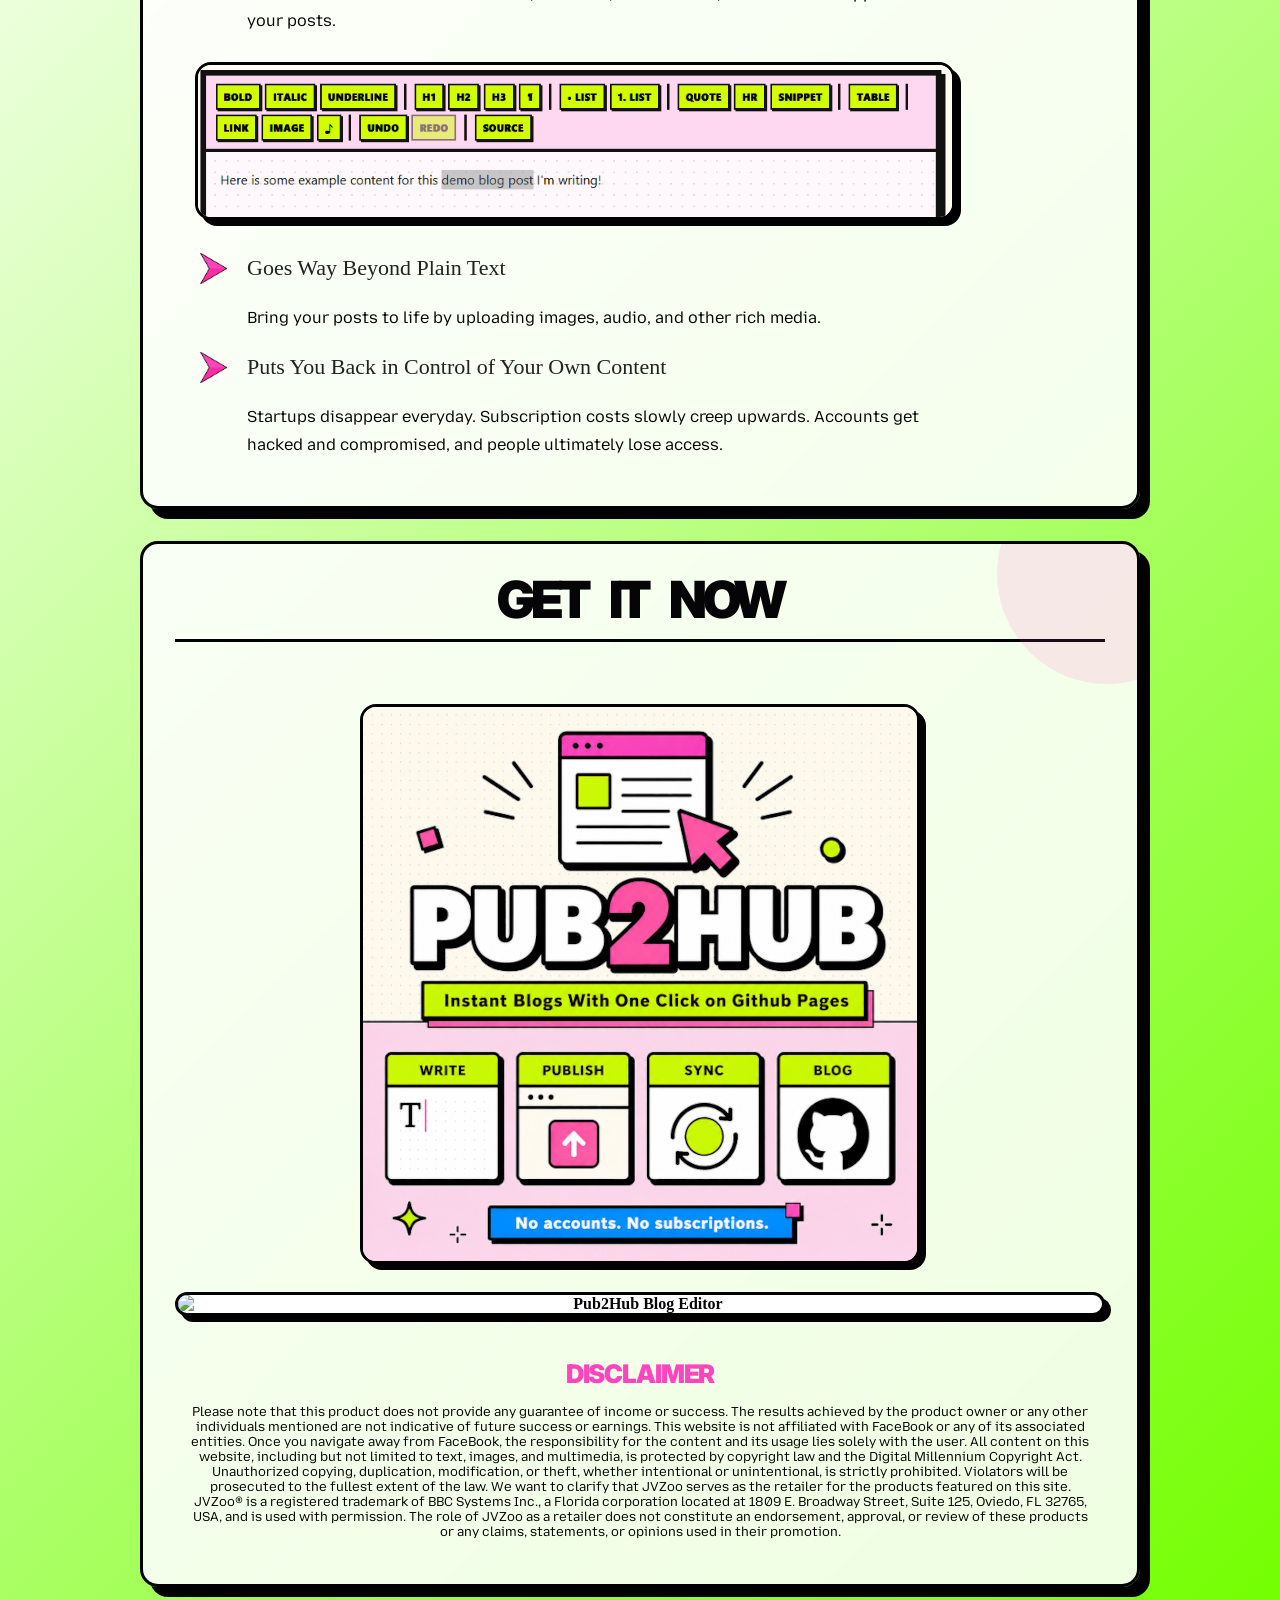
==== commit 9d9a264e: "update" ====
--- a/index.html
+++ b/index.html
@@ -11,8 +11,7 @@
 @import url('https://fonts.googleapis.com/css2?family=Mozilla+Text:wght@200..700&display=swap');
 </style>
 </head>
-<body>
-<div class="bg-scribble"></div>
+<body><div class="bg-scribble"></div>
 <div class="bg-lightning"></div>
 
 <h1>Pub2Hub Blog Editor</h1>
@@ -20,138 +19,83 @@
 <p class="hero-lead">Publish to GitHub Pages Without the Headache</p>
 
 <section class="panel">
-  <h2>GitHub Pages Without Learning GitHub Pages</h2>
+  
+  
+  
+  <h2>Create Blogs on Github in Minutes </h2>
 
-  <p class="point">Create and manage a blog directly on GitHub Pages from a simple visual editor.</p>
-  <p class="point">No static site generators. No deployment commands. No wrestling with repository folders.</p>
-  <p class="point"><b>Just write and click Publish.</b></p>
-</section>
-
-<section class="panel">
-  <h2>Create Blogs on GitHub in Minutes</h2>
 
   <ul class="gif-list">
-    <li>Connect GitHub Once</li>
-    <p class="point">Pub2Hub connects directly to your repository using a fine-grained access token. Set it up once and start publishing immediately.</p>
-
-    <li>No Manual Uploads</li>
-    <p class="point">No dragging files into repositories or uploading content through multiple dashboards.</p>
-
-    <li>No Deployment Commands</li>
-    <p class="point">Skip the command line entirely. No build commands. No deployment scripts. No workflow management.</p>
-
-    <li>Just Click Publish</li>
-    <p class="point">Write your post, add media, and publish with a single click.</p>
+    <li>Connect GitHub once and publish directly from editor</li><p class="point">One-time setup with a fine-grained token means set it and forget it.</p></li>
+    <li>No manual uploads</li><p class="point">Sample text</p>
+    <li>No deployment commands</li><p class="point">Sample text</p>
+    <li>Just click publish</li><p class="point">Sample text</p>
   </ul>
-</section>
-
-<section class="panel">
-  <h2>Why Pub2Hub?</h2>
-
-  <p class="point">GitHub Pages is free, fast, and reliable.</p>
-  <p class="point">But actually publishing content to it often means editing files manually, learning deployment workflows, or juggling multiple tools.</p>
-  <p class="point">Pub2Hub removes the friction. Connect your repository once, then manage your entire blog from a single editor.</p>
+  
 </section>
 
 <section class="panel">
   <h2>Full Control From the Editor</h2>
 
   <ul class="icon-list">
-    <li>Your Homepage Updates Automatically</li>
-    <p class="point">Publishing a new article automatically adds it to your blog index. Delete a post and it's automatically removed. No hand-editing navigation menus or homepage HTML files.</p>
-    <img src="blog-index.png" alt="Pub2Hub blog index preview">
 
-    <li>Manage Everything From One Dashboard</li>
-    <p class="point">Browse published posts, edit existing content, republish updates, refresh generated pages, and remove outdated articles without digging through repository folders.</p>
+    <li>
+      New posts are automatically added to your homepage</li><p class="point">Delete a published post and it's automatically removed from your blog index. No hand-editing HTML files every time your content changes.</p><img src="blog-index.png">
+    <li>Manage Everything From One Place</li><p class="point">Browse, edit, republish, refresh, and delete published posts directly from the editor. Your published content remains easy to maintain without digging through repository folders.</p><br>
 
-    <li>Friendly for Beginners. Flexible for Power Users.</li>
-    <p class="point">Use the visual editor for a simple writing experience or switch to code view whenever you want direct control over the generated HTML.</p>
+   
 
-    <li>Own Your Content</li>
-    <p class="point">No databases. No proprietary formats. No vendor lock-in. No subscriptions. Your content lives as ordinary HTML files inside your own GitHub repository.</p>
+    <li>
+     Enjoy as Much Freedom as You Want 
+    </li><p class="point">The visual text editor is beginner friendly, and the code editor respects power users who want full control.</p>
+
+    
+	
+	<li>Sick of Platforms Holding You Hostage?</li><p class="point">No databases. No proprietary formats. No Lock-In. No subscriptions. Own your content 100%.</p>
+
   </ul>
 </section>
 
 <section class="panel">
+
   <h2>How It Works</h2>
 
-  <ul class="gif-list">
-    <li>Create a GitHub Repository</li>
-    <p class="point">Use an existing repository or create a new one for your blog.</p>
+  <p></p><ul class="gif-list">
+  <li>Generate a Token in Github</li><p class="point">Login to Github and generate a <a href="https://github.com/settings/personal-access-tokens">fine-grained token</a>. <p class="point">Enter a word for the token name. <p class="point">If you want the token to expire, set an <b>expiration</b> (or choose no expiration). <p class="point">Choose which repo you want to start a blog on (or choose <b>All repositories</b>). <p class="point">Click <b>+Add permissions</b> and check the boxes next to <b>Actions, Contents</b>, and <b>Workflows</b>. <p class="point">Lastly, change <b>Access</b> for each one from <b>Read-only</b> to <b>Read and write</b>. <p class="point">Generate token, copy and paste it somewhere safe.</p>
+  <li>Change One Setting in Github Pages</li><p class="point">Open your repo and go to <b>Settings</b>. <p class="point">In the left hand sidebar, click on <b>Pages</b>.<p class="point">Under <b>Build and deployment ---> Source</b>, click the dropdown and choose <b>Github Actions</b>.
+  <li>Enter Your Username, Repo & Token</li><p class="point">Start writing immediately!</p>
+  </ul>
 
-    <li>Create a Fine-Grained Token</li>
-    <p class="point">Generate a GitHub fine-grained personal access token with read and write access to Actions, Contents, and Workflows.</p>
+  
 
-    <li>Enable GitHub Pages</li>
-    <p class="point">Open your repository settings and change the Pages source to GitHub Actions.</p>
-
-    <li>Connect Pub2Hub</li>
-    <p class="point">Enter your GitHub username, repository name, and access token.</p>
-
-    <li>Start Publishing</li>
-    <p class="point">Write your first post and click Publish. That's it.</p>
-  </ul>
 </section>
 
 <section class="panel">
-  <h2>Features</h2>
-
-  <ul class="icon-list">
-    <li>Rich Text Editing</li>
-    <p class="point">Create professional blog posts with headings, lists, links, tables, blockquotes, code snippets, and more using a familiar visual editor.</p>
-    <img src="text-format-zoomed.gif" alt="Pub2Hub rich text editing preview">
-
-    <li>Media Support</li>
-    <p class="point">Upload images, audio files, and other rich media to create content that goes far beyond plain text.</p>
-
-    <li>Automatic Blog Management</li>
-    <p class="point">Pub2Hub keeps your blog synchronized automatically by updating indexes, organizing content, and maintaining a consistent repository structure.</p>
-
-    <li>Direct GitHub Integration</li>
-    <p class="point">Publish directly to your repository without FTP, deployment pipelines, static site generators, or command-line tools.</p>
-  </ul>
-</section>
-
-<section class="panel">
-  <h2>Escape Platform Dependency</h2>
-
-  <ul class="icon-list">
-    <li>Keep Full Ownership</li>
-    <p class="point">Platforms change. Prices increase. Startups disappear. Accounts get compromised. Your content remains yours because it's stored as ordinary HTML files in your own repository.</p>
-
-    <li>Take Your Content Anywhere</li>
-    <p class="point">If you ever leave GitHub Pages, simply move your files elsewhere. No proprietary formats or platform-specific exports required.</p>
-
-    <li>Build on Infrastructure You Control</li>
-    <p class="point">The best blogging platform is often the one you can leave. Pub2Hub helps you create a portable blog from day one.</p>
-  </ul>
-</section>
-
-<section class="panel">
-  <h2>Publish on Infrastructure You Control</h2>
-
-  <p class="point">Your blog belongs to you. Not a platform. Not a startup. Not a subscription service.</p>
-  <p class="point">Your content lives in your GitHub repository as ordinary HTML files that you can edit, copy, move, back up, or host anywhere.</p>
-  <p class="point"><b>No proprietary formats. No vendor lock-in. No databases. No monthly fees.</b></p>
+    <h2>Features</h2>
+    
+    <ul class="icon-list">
+    <li>Surprisingly Powerful Editing</li><p class="point">Format rich text in a WYSISYG editor, add links, insert tables, include code snippets in your posts.</p><img src="text-format-zoomed.gif">
+    <li>Goes Way Beyond Plain Text</li><p class="point">Bring your posts to life by uploading images, audio, and other rich media.</p>
+    <li>Puts You Back in Control of Your Own Content</li><p class="point">Startups disappear everyday. Subscription costs slowly creep upwards. Accounts get hacked and compromised, and people ultimately lose access.</p>
+    
+    </ul>
+    
 </section>
 
 <section class="panel centered-panel">
-  <center>
-    <h2>Start Publishing Today</h2><br>
 
-    <p class="point">Create a GitHub-powered blog in minutes.</p>
-    <p class="point">No subscriptions. No lock-in. No nonsense.</p>
-    <p class="point"><b>Just write, publish, and own your content.</b></p>
+  <center><h2>Get It Now</h2><br>
+  
+  <img src="logo-small.png">
 
-    <img src="logo-small.png">
+	  <a href="https://www.jvzoo.com/b/0/442155/2"><img src="https://i.jvzoo.com/0/442155/2" alt="Pub2Hub Blog Editor" border="0" /></a>
 
-    <a href="https://www.jvzoo.com/b/0/442155/2"><img src="https://i.jvzoo.com/0/442155/2" alt="Pub2Hub Blog Editor" border="0" /></a>
+  <p></p><br><h3><span style="color:#ff45bd;">Disclaimer</span></h3>
+  <p class="disclaimer">Please note that this product does not provide any guarantee of income or success. The results achieved by the product owner or any other individuals mentioned are not indicative of future success or earnings. This website is not affiliated with FaceBook or any of its associated entities. Once you navigate away from FaceBook, the responsibility for the content and its usage lies solely with the user. All content on this website, including but not limited to text, images, and multimedia, is protected by copyright law and the Digital Millennium Copyright Act. Unauthorized copying, duplication, modification, or theft, whether intentional or unintentional, is strictly prohibited. Violators will be prosecuted to the fullest extent of the law. We want to clarify that JVZoo serves as the retailer for the products featured on this site. JVZoo® is a registered trademark of BBC Systems Inc., a Florida corporation located at 1809 E. Broadway Street, Suite 125, Oviedo, FL 32765, USA, and is used with permission. The role of JVZoo as a retailer does not constitute an endorsement, approval, or review of these products or any claims, statements, or opinions used in their promotion.</p></center>
 
-    <p></p><br><h3><span style="color:#ff45bd;">Disclaimer</span></h3>
-    <p class="disclaimer">Please note that this product does not provide any guarantee of income or success. The results achieved by the product owner or any other individuals mentioned are not indicative of future success or earnings. This website is not affiliated with FaceBook or any of its associated entities. Once you navigate away from FaceBook, the responsibility for the content and its usage lies solely with the user. All content on this website, including but not limited to text, images, and multimedia, is protected by copyright law and the Digital Millennium Copyright Act. Unauthorized copying, duplication, modification, or theft, whether intentional or unintentional, is strictly prohibited. Violators will be prosecuted to the fullest extent of the law. We want to clarify that JVZoo serves as the retailer for the products featured on this site. JVZoo® is a registered trademark of BBC Systems Inc., a Florida corporation located at 1809 E. Broadway Street, Suite 125, Oviedo, FL 32765, USA, and is used with permission. The role of JVZoo as a retailer does not constitute an endorsement, approval, or review of these products or any claims, statements, or opinions used in their promotion.</p>
-  </center>
+  <a href=""></a>
+
 </section>
-
 <div class="halftone-green"></div>
 </body>
 </html>
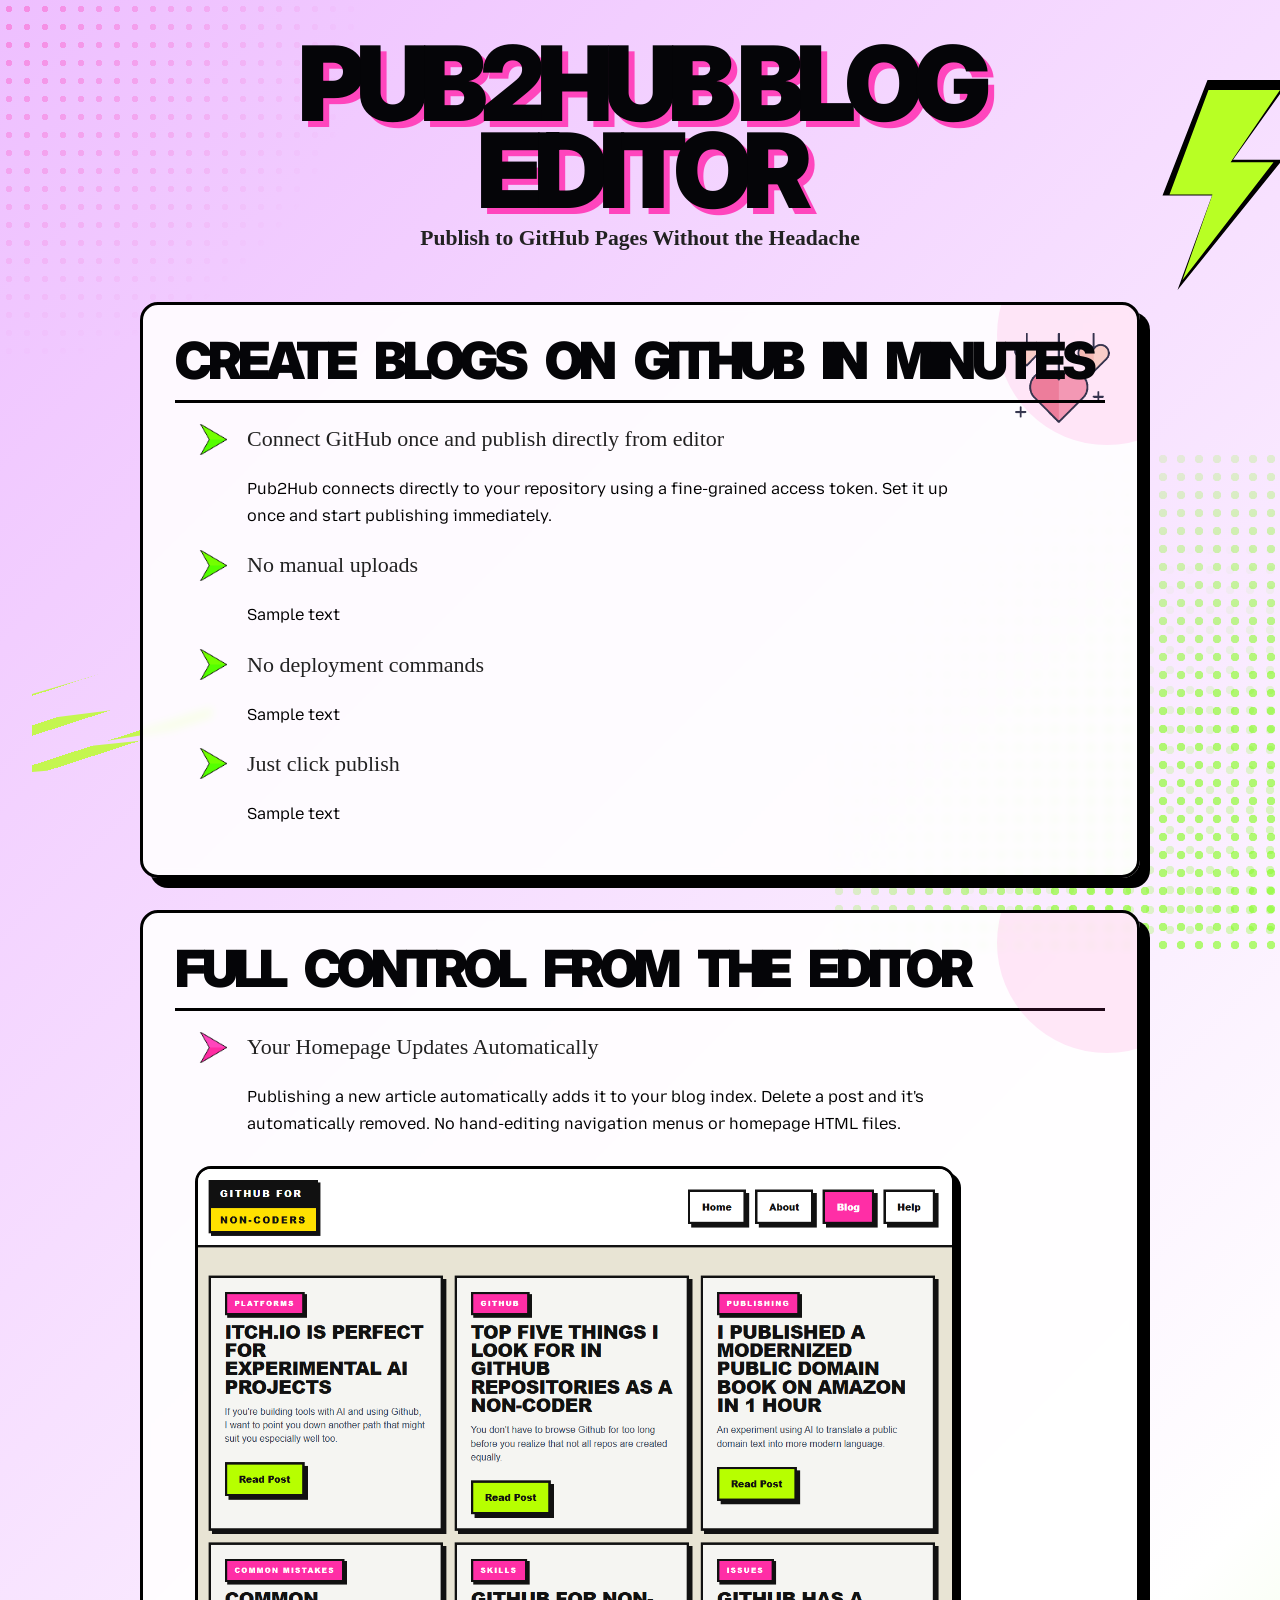
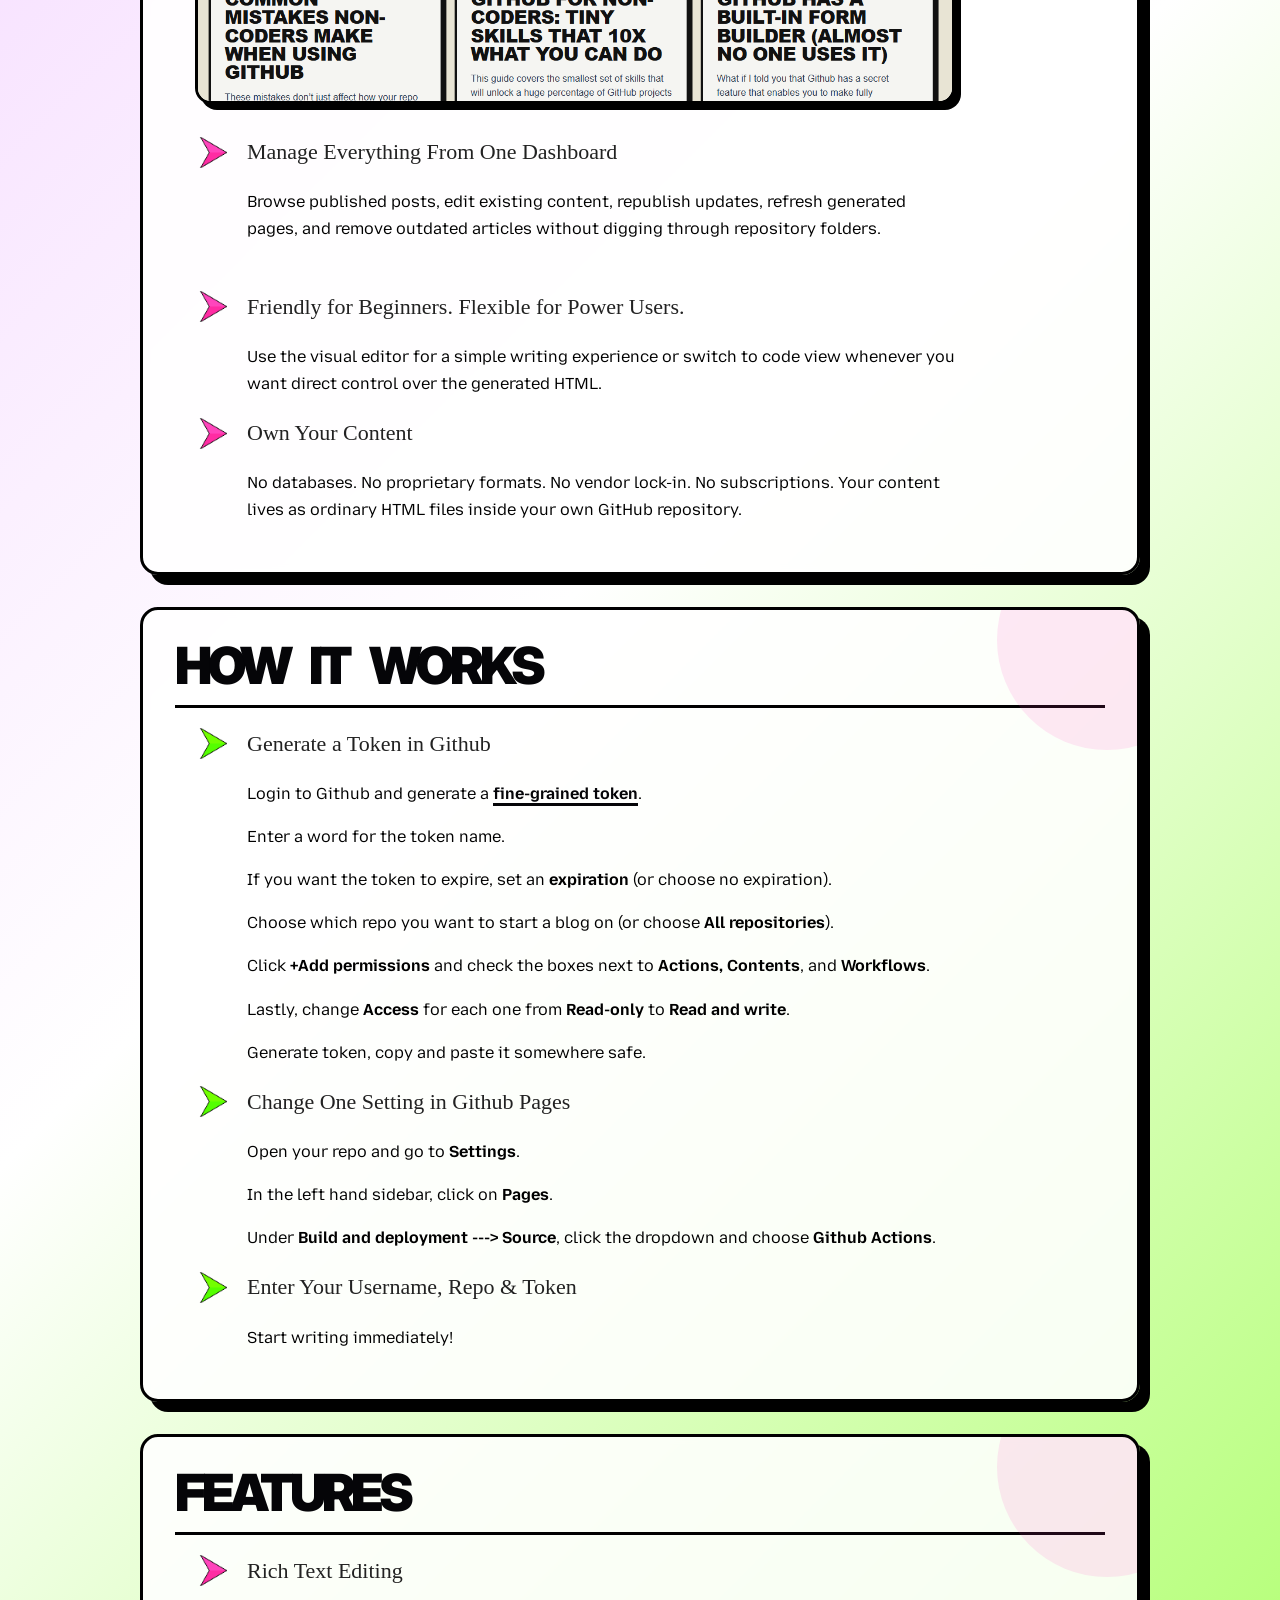
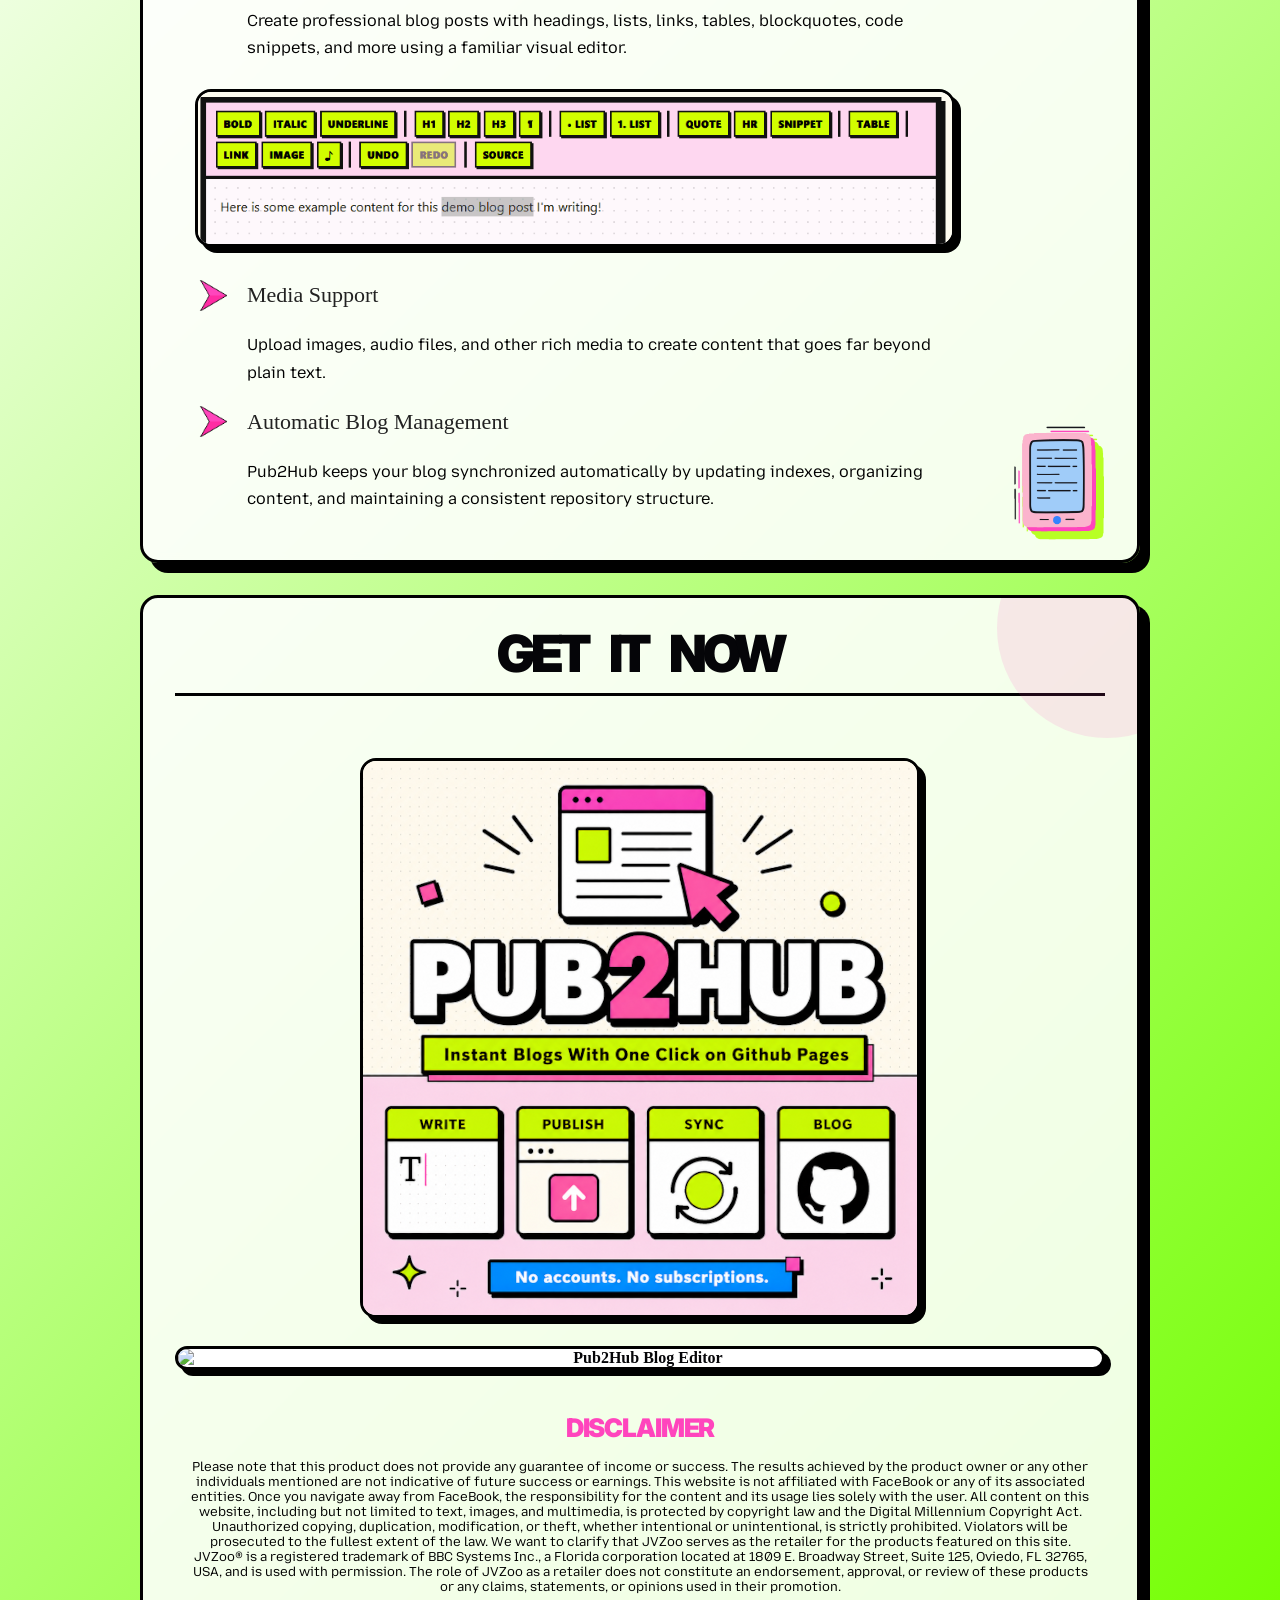
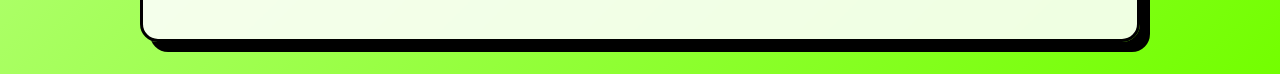
==== commit dd114c8e: "update" ====
--- a/index.html
+++ b/index.html
@@ -18,7 +18,7 @@
 
 <p class="hero-lead">Publish to GitHub Pages Without the Headache</p>
 
-<section class="panel">
+<section class="panel panel-hearts">
   
   
   
@@ -26,7 +26,7 @@
 
 
   <ul class="gif-list">
-    <li>Connect GitHub once and publish directly from editor</li><p class="point">One-time setup with a fine-grained token means set it and forget it.</p></li>
+    <li>Connect GitHub once and publish directly from editor</li><p class="point">Pub2Hub connects directly to your repository using a fine-grained access token. Set it up once and start publishing immediately.</p></li>
     <li>No manual uploads</li><p class="point">Sample text</p>
     <li>No deployment commands</li><p class="point">Sample text</p>
     <li>Just click publish</li><p class="point">Sample text</p>
@@ -40,18 +40,18 @@
   <ul class="icon-list">
 
     <li>
-      New posts are automatically added to your homepage</li><p class="point">Delete a published post and it's automatically removed from your blog index. No hand-editing HTML files every time your content changes.</p><img src="blog-index.png">
-    <li>Manage Everything From One Place</li><p class="point">Browse, edit, republish, refresh, and delete published posts directly from the editor. Your published content remains easy to maintain without digging through repository folders.</p><br>
+      Your Homepage Updates Automatically</li><p class="point">Publishing a new article automatically adds it to your blog index. Delete a post and it's automatically removed. No hand-editing navigation menus or homepage HTML files.</p><img src="blog-index.png">
+    <li>Manage Everything From One Dashboard</li><p class="point">Browse published posts, edit existing content, republish updates, refresh generated pages, and remove outdated articles without digging through repository folders.</p><br>
 
    
 
     <li>
-     Enjoy as Much Freedom as You Want 
-    </li><p class="point">The visual text editor is beginner friendly, and the code editor respects power users who want full control.</p>
+     Friendly for Beginners. Flexible for Power Users.
+    </li><p class="point">Use the visual editor for a simple writing experience or switch to code view whenever you want direct control over the generated HTML.</p>
 
     
 	
-	<li>Sick of Platforms Holding You Hostage?</li><p class="point">No databases. No proprietary formats. No Lock-In. No subscriptions. Own your content 100%.</p>
+	<li>Own Your Content</li><p class="point">No databases. No proprietary formats. No vendor lock-in. No subscriptions. Your content lives as ordinary HTML files inside your own GitHub repository.</p>
 
   </ul>
 </section>
@@ -70,13 +70,13 @@
 
 </section>
 
-<section class="panel">
+<section class="panel ebook-panel">
     <h2>Features</h2>
     
     <ul class="icon-list">
-    <li>Surprisingly Powerful Editing</li><p class="point">Format rich text in a WYSISYG editor, add links, insert tables, include code snippets in your posts.</p><img src="text-format-zoomed.gif">
-    <li>Goes Way Beyond Plain Text</li><p class="point">Bring your posts to life by uploading images, audio, and other rich media.</p>
-    <li>Puts You Back in Control of Your Own Content</li><p class="point">Startups disappear everyday. Subscription costs slowly creep upwards. Accounts get hacked and compromised, and people ultimately lose access.</p>
+    <li>Rich Text Editing</li><p class="point">Create professional blog posts with headings, lists, links, tables, blockquotes, code snippets, and more using a familiar visual editor.</p><img src="text-format-zoomed.gif">
+    <li>Media Support</li><p class="point">Upload images, audio files, and other rich media to create content that goes far beyond plain text.</p>
+    <li>Automatic Blog Management</li><p class="point">Pub2Hub keeps your blog synchronized automatically by updating indexes, organizing content, and maintaining a consistent repository structure.</p>
     
     </ul>
     
--- a/neo-brutalist-light.css
+++ b/neo-brutalist-light.css
@@ -297,6 +297,29 @@
   border-bottom: var(--border);
 }
 
+.panel.ebook-panel::after {
+  content: "";
+
+  position: absolute;
+  right: 20px;
+  bottom: 20px;
+
+  width: 120px;
+  height: 120px;
+
+  background-image: url("doodle-color-95-ebook-reader-hover-pinch.gif");
+  background-size: contain;
+  background-repeat: no-repeat;
+
+  filter:
+    drop-shadow(4px 4px 0 #ff45bd)
+    drop-shadow(8px 8px 0 #b8ff24);
+
+  pointer-events: none;
+}
+
+
+
 ul,
 ol {
   margin: 1rem 0;
@@ -788,4 +811,35 @@
   background: rgba(255, 69, 189, 0.12);
 
   pointer-events: none;
+}
+
+/* Add this at the very bottom of your CSS */
+
+.panel-hearts {
+  position: relative;
+  overflow: hidden;
+}
+
+.panel-hearts::after {
+  content: "";
+  position: absolute;
+  top: 14px;
+  right: 18px;
+
+  width: 115px;
+  height: 115px;
+
+  background-image: url("garland.gif");
+  background-size: contain;
+  background-repeat: no-repeat;
+  background-position: top right;
+
+  opacity: 0.85;
+  pointer-events: none;
+  z-index: 0;
+}
+
+.panel-hearts > * {
+  position: relative;
+  z-index: 1;
 }
